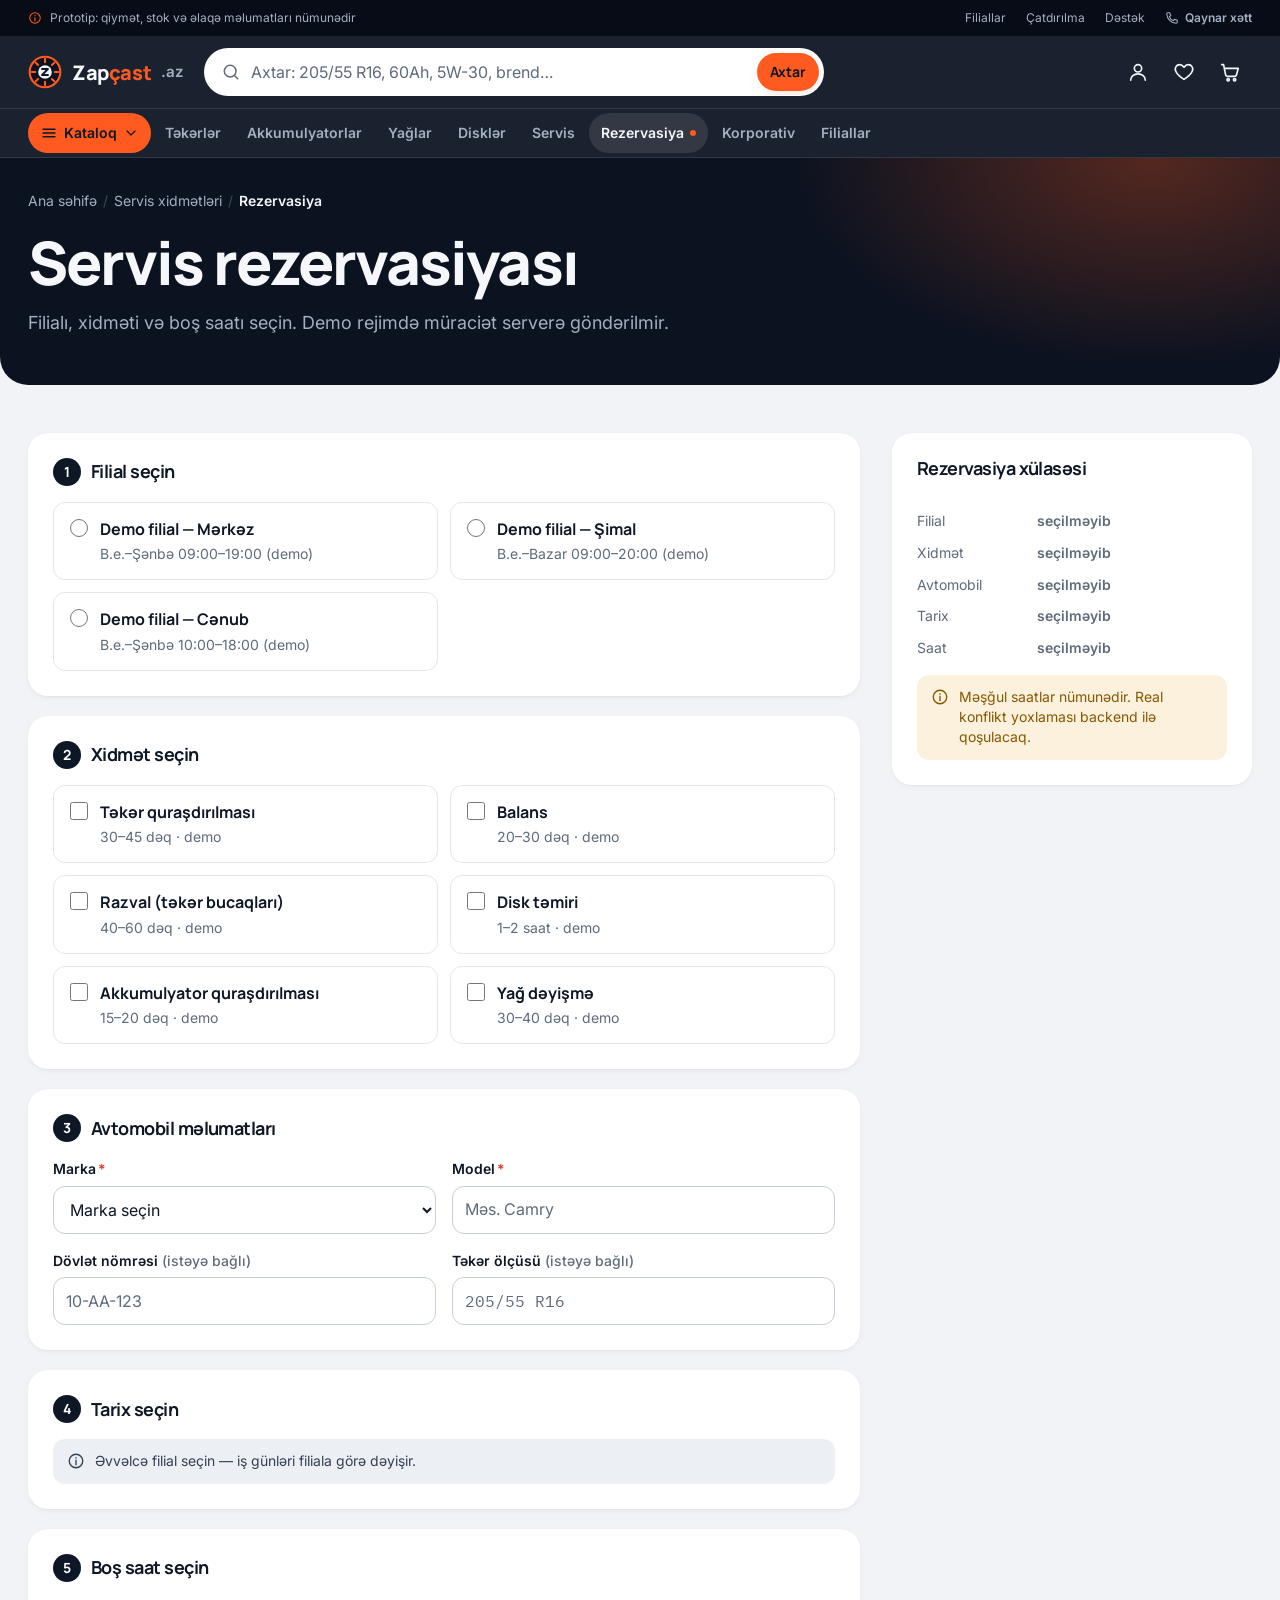
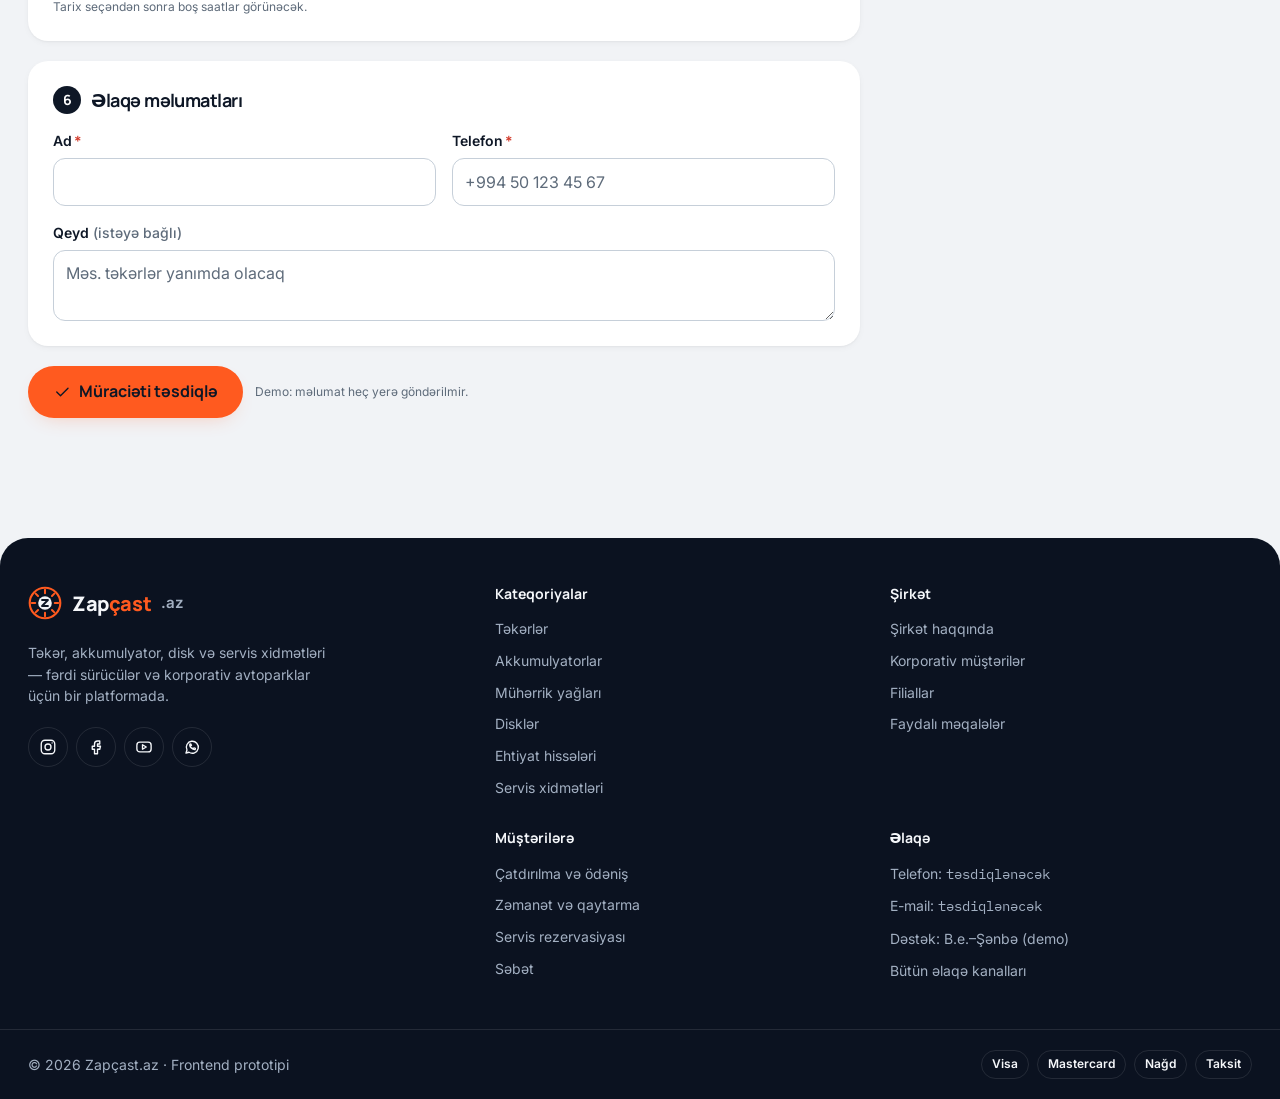
==== booking.html @ ad78d624 "first commit" ====
<!doctype html>
<html lang="az">
<head>
<meta charset="utf-8">
<meta name="viewport" content="width=device-width, initial-scale=1, viewport-fit=cover">
<title>Servis rezervasiyası — Zapçast.az</title>
<meta name="claude:viewport-fit-sides" content="cover">
<meta name="description" content="Filial, xidmət, tarix və boş saat seçərək servis rezervasiyası edin.">
<link rel="canonical" href="https://zapcast.az/booking.html">
<meta property="og:type" content="website">
<meta property="og:site_name" content="Zapçast.az">
<meta property="og:title" content="Servis rezervasiyası — Zapçast.az">
<meta property="og:description" content="Filial, xidmət, tarix və boş saat seçərək servis rezervasiyası edin.">
<meta property="og:url" content="https://zapcast.az/booking.html">
<meta property="og:locale" content="az_AZ">
<meta name="twitter:card" content="summary_large_image">
<meta name="theme-color" content="#0B1220">
<link rel="icon" href="data:image/svg+xml,%3Csvg xmlns=%27http://www.w3.org/2000/svg%27 viewBox=%270 0 40 40%27%3E%3Ccircle cx=%2720%27 cy=%2720%27 r=%2718%27 fill=%27%230B1220%27 stroke=%27%23FF5A1F%27 stroke-width=%273%27/%3E%3Ccircle cx=%2720%27 cy=%2720%27 r=%277%27 fill=%27%23F2F5F8%27/%3E%3C/svg%3E">
<link rel="preconnect" href="https://fonts.googleapis.com">
<link rel="preconnect" href="https://fonts.gstatic.com" crossorigin>
<link rel="stylesheet" href="https://fonts.googleapis.com/css2?family=IBM+Plex+Mono:wght@500;600&family=Inter:wght@400;500;600;700&family=Manrope:wght@600;700;800&display=swap">
<link rel="stylesheet" href="css/variables.css">
<link rel="stylesheet" href="css/reset.css">
<link rel="stylesheet" href="css/base.css">
<link rel="stylesheet" href="css/layout.css">
<link rel="stylesheet" href="css/components.css">
<link rel="stylesheet" href="css/pages.css">
<link rel="stylesheet" href="css/responsive.css">
</head>
<body>
<div data-component="header"></div>
<main id="main" data-page="booking" tabindex="-1">
<section class="band-head"><div class="container"><nav class="breadcrumb" aria-label="Breadcrumb"><ol><li><a href="index.html">Ana səhifə</a></li><li><a href="services.html">Servis xidmətləri</a></li><li><span aria-current="page">Rezervasiya</span></li></ol></nav><h1>Servis rezervasiyası</h1><p>Filialı, xidməti və boş saatı seçin. Demo rejimdə müraciət serverə göndərilmir.</p></div></section>
<div class="container section--tight">
  <div class="booking-layout" data-booking-layout>
    <form id="booking-form" class="booking-form" novalidate>
      <section class="panel" aria-labelledby="bk1"><h2 class="panel__title" id="bk1"><span class="step-num">1</span>Filial seçin</h2><fieldset><legend class="sr-only">Filial</legend><div class="choice-grid" data-booking-branches></div></fieldset></section>
      <section class="panel" aria-labelledby="bk2"><h2 class="panel__title" id="bk2"><span class="step-num">2</span>Xidmət seçin</h2><fieldset><legend class="sr-only">Xidmətlər</legend><div class="choice-grid" data-booking-services></div></fieldset><p class="field-error" data-err="services" hidden></p></section>
      <section class="panel" aria-labelledby="bk3"><h2 class="panel__title" id="bk3"><span class="step-num">3</span>Avtomobil məlumatları</h2><div class="form-grid">
        <div class="field"><label for="bk-make">Marka<span class="req">*</span></label><select class="select" id="bk-make" name="make" required></select></div>
        <div class="field"><label for="bk-model">Model<span class="req">*</span></label><input class="input" id="bk-model" name="model" required minlength="2" placeholder="Məs. Camry"></div>
        <div class="field"><label for="bk-plate">Dövlət nömrəsi <span class="opt">(istəyə bağlı)</span></label><input class="input" id="bk-plate" name="plate" placeholder="10-AA-123" autocomplete="off"></div>
        <div class="field"><label for="bk-size">Təkər ölçüsü <span class="opt">(istəyə bağlı)</span></label><input class="input mono" id="bk-size" name="size" placeholder="205/55 R16"></div>
      </div></section>
      <section class="panel" aria-labelledby="bk4"><h2 class="panel__title" id="bk4"><span class="step-num">4</span>Tarix seçin</h2><div data-calendar></div><p class="field-error" data-err="date" hidden></p></section>
      <section class="panel" aria-labelledby="bk5"><h2 class="panel__title" id="bk5"><span class="step-num">5</span>Boş saat seçin</h2><div data-slots></div><p class="field-error" data-err="slot" hidden></p></section>
      <section class="panel" aria-labelledby="bk6"><h2 class="panel__title" id="bk6"><span class="step-num">6</span>Əlaqə məlumatları</h2><div class="form-grid">
        <div class="field"><label for="bk-name">Ad<span class="req">*</span></label><input class="input" id="bk-name" name="name" required minlength="2" autocomplete="name"></div>
        <div class="field"><label for="bk-phone">Telefon<span class="req">*</span></label><input class="input" id="bk-phone" name="phone" type="tel" required autocomplete="tel" placeholder="+994 50 123 45 67"></div>
        <div class="field span-2"><label for="bk-note">Qeyd <span class="opt">(istəyə bağlı)</span></label><textarea class="textarea" id="bk-note" name="note" placeholder="Məs. təkərlər yanımda olacaq"></textarea></div>
      </div></section>
      <div class="form-actions"><button type="submit" class="btn btn--primary btn--lg"><span data-icon="check" data-size="18"></span>Müraciəti təsdiqlə</button><span class="muted fine">Demo: məlumat heç yerə göndərilmir.</span></div>
    </form>
    <aside class="summary panel booking-summary" aria-labelledby="bk-sum">
      <h2 class="panel__title" id="bk-sum">Rezervasiya xülasəsi</h2>
      <dl data-booking-summary></dl>
      <div class="notice notice--demo"><span data-icon="info" data-size="18"></span><span>Məşğul saatlar nümunədir. Real konflikt yoxlaması backend ilə qoşulacaq.</span></div>
    </aside>
  </div>
  <div data-booking-success hidden></div>
</div>
</main>
<div data-component="footer"></div>
<script src="js/core.js" defer></script>
<script src="js/data/products.js" defer></script>
<script src="js/components/icons.js" defer></script>
<script src="js/components/product-media.js" defer></script>
<script src="js/components/toast.js" defer></script>
<script src="js/components/modal.js" defer></script>
<script src="js/modules/store.js" defer></script>
<script src="js/modules/forms.js" defer></script>
<script src="js/components/product-card.js" defer></script>
<script src="js/components/vehicle-selector.js" defer></script>
<script src="js/components/header.js" defer></script>
<script src="js/modules/home.js" defer></script>
<script src="js/modules/catalog.js" defer></script>
<script src="js/modules/product.js" defer></script>
<script src="js/modules/cart.js" defer></script>
<script src="js/modules/checkout.js" defer></script>
<script src="js/modules/booking.js" defer></script>
<script src="js/modules/pages-misc.js" defer></script>
<script src="js/app.js" defer></script>
</body>
</html>
---- css/variables.css ----
/* =====================================================================
   Zapçast — design tokens (2026 refresh)
   Layout concept: deep "ink" bands with a soft signal-orange glow frame
   a cool concrete floor; content sits on large, borderless soft-radius
   surfaces arranged as a bento grid.
   ===================================================================== */
:root {
  /* Brand */
  --accent: #FF5A1F;          /* signal orange */
  --accent-strong: #E8470D;
  --accent-soft: #FFE7DC;
  --on-accent: #0E1726;
  --cobalt: #2F5BFF;          /* links, focus */
  --glow: rgba(255, 90, 31, 0.30);

  /* Surfaces & text */
  --bg: #F1F3F6;
  --surface: #FFFFFF;
  --surface-2: #ECEFF3;
  --surface-3: #E1E6EC;
  --media-bg: #EEF1F5;
  --text: #0E1726;
  --text-2: #334155;
  --muted: #5E6B7A;
  --border: #E1E6EC;
  --border-strong: #C6CFD9;
  --link: #2F5BFF;

  /* Ink buttons / selected chips */
  --ink: #0E1726;
  --ink-hover: #1E2B40;
  --on-ink: #FFFFFF;

  /* Status */
  --success: #1A8754;
  --success-bg: #E3F4EB;
  --warning: #D99120;
  --warning-ink: #855800;
  --warning-bg: #FCF1DD;
  --danger: #D23A2B;
  --danger-bg: #FDE9E6;

  /* Seasons */
  --summer-bg: #FFF1D6;
  --summer-ink: #8A5300;
  --winter-bg: #E2ECFF;
  --winter-ink: #1F4FB8;
  --allseason-bg: #E2F4EA;
  --allseason-ink: #1B6B45;

  /* Bands (ink sections) */
  --band: #0B1220;
  --band-2: #141E31;
  --band-deep: #070C16;
  --band-text: #F5F7FA;
  --band-muted: #A3B0C2;
  --band-line: rgba(255, 255, 255, 0.10);
  --band-field: #FFFFFF;
  --band-field-text: #0E1726;

  /* Effects */
  --overlay: rgba(7, 12, 22, 0.55);
  --focus: #2F5BFF;
  --toast-bg: #0E1726;
  --toast-text: #F5F7FA;
  --shadow-sm: 0 1px 2px rgba(14, 23, 38, .04), 0 2px 8px -2px rgba(14, 23, 38, .06);
  --shadow-md: 0 14px 34px -14px rgba(14, 23, 38, .22);
  --shadow-lg: 0 32px 64px -22px rgba(7, 12, 22, .40);

  /* Type */
  --font-display: "Manrope", system-ui, -apple-system, "Segoe UI", Roboto, Arial, sans-serif;
  --font-body: "Inter", system-ui, -apple-system, "Segoe UI", Roboto, Arial, sans-serif;
  --font-mono: "IBM Plex Mono", ui-monospace, SFMono-Regular, Menlo, Consolas, monospace;
  --fs-xs: .75rem;
  --fs-sm: .875rem;
  --fs-md: 1rem;
  --fs-lg: 1.125rem;
  --fs-xl: 1.375rem;
  --fs-2xl: clamp(1.6rem, 1.2rem + 1.5vw, 2.35rem);
  --fs-3xl: clamp(2.15rem, 1.35rem + 3vw, 3.75rem);

  /* Spacing (4px base) */
  --sp-1: 4px;
  --sp-2: 8px;
  --sp-3: 12px;
  --sp-4: 16px;
  --sp-5: 20px;
  --sp-6: 24px;
  --sp-7: 32px;
  --sp-8: 48px;
  --sp-9: 72px;

  /* Shape & sizing */
  --r-sm: 8px;
  --r-md: 12px;
  --r-lg: 20px;
  --r-xl: 28px;
  --r-pill: 999px;
  --container: 1320px;
  --tap: 44px;
  --sticky-offset: 88px;

  /* Motion */
  --ease: cubic-bezier(.2, .7, .2, 1);
  --dur: 200ms;
}

@media (prefers-color-scheme: dark) {
  :root:not([data-theme="light"]) {
    --accent-soft: #3A1E12;
    --glow: rgba(255, 90, 31, 0.24);
    --bg: #080D16;
    --surface: #101826;
    --surface-2: #172133;
    --surface-3: #1F2B40;
    --media-bg: #162032;
    --text: #EEF2F7;
    --text-2: #C6D0DC;
    --muted: #94A2B4;
    --border: #1E293B;
    --border-strong: #2E3B52;
    --link: #8EA6FF;
    --ink: #E9EEF5;
    --ink-hover: #FFFFFF;
    --on-ink: #0B1220;
    --success: #45C489;
    --success-bg: #10291F;
    --warning-ink: #EBB65A;
    --warning-bg: #30250E;
    --danger: #F2705F;
    --danger-bg: #3A1915;
    --summer-bg: #38290E;
    --summer-ink: #F2C46D;
    --winter-bg: #172A52;
    --winter-ink: #A9C2FF;
    --allseason-bg: #11301F;
    --allseason-ink: #86D9AE;
    --band: #060A12;
    --band-2: #0E1626;
    --band-deep: #04070D;
    --band-field: #101826;
    --band-field-text: #EEF2F7;
    --overlay: rgba(0, 0, 0, 0.65);
    --focus: #7D97FF;
    --toast-bg: #1F2B40;
    --shadow-sm: 0 1px 2px rgba(0, 0, 0, .35);
    --shadow-md: 0 14px 34px -14px rgba(0, 0, 0, .6);
    --shadow-lg: 0 32px 64px -22px rgba(0, 0, 0, .7);
    color-scheme: dark;
  }
}

:root[data-theme="dark"] {
  --accent-soft: #3A1E12;
  --glow: rgba(255, 90, 31, 0.24);
  --bg: #080D16;
  --surface: #101826;
  --surface-2: #172133;
  --surface-3: #1F2B40;
  --media-bg: #162032;
  --text: #EEF2F7;
  --text-2: #C6D0DC;
  --muted: #94A2B4;
  --border: #1E293B;
  --border-strong: #2E3B52;
  --link: #8EA6FF;
  --ink: #E9EEF5;
  --ink-hover: #FFFFFF;
  --on-ink: #0B1220;
  --success: #45C489;
  --success-bg: #10291F;
  --warning-ink: #EBB65A;
  --warning-bg: #30250E;
  --danger: #F2705F;
  --danger-bg: #3A1915;
  --summer-bg: #38290E;
  --summer-ink: #F2C46D;
  --winter-bg: #172A52;
  --winter-ink: #A9C2FF;
  --allseason-bg: #11301F;
  --allseason-ink: #86D9AE;
  --band: #060A12;
  --band-2: #0E1626;
  --band-deep: #04070D;
  --band-field: #101826;
  --band-field-text: #EEF2F7;
  --overlay: rgba(0, 0, 0, 0.65);
  --focus: #7D97FF;
  --toast-bg: #1F2B40;
  --shadow-sm: 0 1px 2px rgba(0, 0, 0, .35);
  --shadow-md: 0 14px 34px -14px rgba(0, 0, 0, .6);
  --shadow-lg: 0 32px 64px -22px rgba(0, 0, 0, .7);
  color-scheme: dark;
}
---- css/base.css ----
body {
  font-family: var(--font-body);
  font-size: var(--fs-md);
  line-height: 1.55;
  background: var(--bg);
  color: var(--text);
  -webkit-font-smoothing: antialiased;
  min-height: 100vh;
  display: flex;
  flex-direction: column;
}
/* Paint the safe-area band above the sticky header */
body::before {
  content: "";
  position: fixed;
  inset: 0 0 auto;
  height: env(safe-area-inset-top, 0px);
  z-index: 60;
  background: var(--band);
}
body.is-locked { overflow: hidden; }
main { flex: 1 0 auto; }

h1, h2, h3, h4 {
  font-family: var(--font-display);
  line-height: 1.15;
  letter-spacing: -0.015em;
  font-weight: 700;
  text-wrap: balance;
}
h1 { font-size: var(--fs-3xl); }
h2 { font-size: var(--fs-2xl); }
h3 { font-size: var(--fs-lg); }
p { text-wrap: pretty; }

a { text-underline-offset: 3px; text-decoration-thickness: 1px; }
.link { color: var(--link); font-weight: 600; text-decoration: none; }
.link:hover { text-decoration: underline; }

:focus-visible {
  outline: 3px solid var(--focus);
  outline-offset: 2px;
  border-radius: 4px;
}

.sr-only {
  position: absolute !important;
  width: 1px; height: 1px;
  padding: 0; margin: -1px;
  overflow: hidden; clip: rect(0 0 0 0);
  white-space: nowrap; border: 0;
}
.skip-link {
  position: fixed;
  left: 12px; top: -80px;
  z-index: 200;
  padding: 10px 16px;
  background: var(--accent);
  color: var(--on-accent);
  font-weight: 700;
  border-radius: var(--r-md);
  text-decoration: none;
}
.skip-link:focus { top: calc(12px + env(safe-area-inset-top, 0px)); }

.container {
  width: 100%;
  max-width: var(--container);
  margin-inline: auto;
  padding-left: max(16px, env(safe-area-inset-left, 0px));
  padding-right: max(16px, env(safe-area-inset-right, 0px));
}
@media (min-width: 768px) {
  .container {
    padding-left: max(28px, env(safe-area-inset-left, 0px));
    padding-right: max(28px, env(safe-area-inset-right, 0px));
  }
}

.mono { font-family: var(--font-mono); }
.tabular { font-variant-numeric: tabular-nums; }
.muted { color: var(--muted); }
.eyebrow {
  font-family: var(--font-body);
  font-size: var(--fs-xs);
  text-transform: uppercase;
  letter-spacing: .12em;
  font-weight: 700;
  color: var(--muted);
}

.section { padding-block: var(--sp-9); }
.section--tight { padding-block: var(--sp-8); }
.section--flush-top { padding-top: 0; }
.section-head {
  display: flex;
  align-items: flex-end;
  justify-content: space-between;
  gap: var(--sp-4);
  flex-wrap: wrap;
  margin-bottom: var(--sp-6);
}
.section-head__text { display: grid; gap: var(--sp-2); min-width: 0; }
.section-head p { color: var(--muted); max-width: 62ch; }

.stack { display: grid; gap: var(--sp-4); }
.stack-sm { display: grid; gap: var(--sp-2); }
.cluster { display: flex; flex-wrap: wrap; gap: var(--sp-3); align-items: center; }
.prose { display: grid; gap: var(--sp-3); max-width: 68ch; color: var(--text-2); }
.prose h3 { color: var(--text); margin-top: var(--sp-2); }
.prose ul { padding-left: 1.2em; display: grid; gap: 6px; }
.eyebrow { display: inline-flex; align-items: center; gap: 8px; }
.eyebrow::before { content: ""; width: 7px; height: 7px; border-radius: 50%; background: var(--accent); flex: none; }
---- css/layout.css ----
/* ---------- Top info bar ---------- */
.topbar {
  background: var(--band-deep);
  color: var(--band-muted);
  font-size: var(--fs-xs);
}
.topbar__inner {
  display: flex;
  align-items: center;
  justify-content: space-between;
  gap: var(--sp-4);
  min-height: 36px;
  padding-block: 6px;
}
.topbar__note { display: flex; align-items: center; gap: 8px; min-width: 0; }
.topbar__note svg { flex: none; color: var(--accent); }
.topbar__links { display: flex; align-items: center; gap: var(--sp-5); flex-wrap: wrap; }
.topbar__links a { color: var(--band-muted); text-decoration: none; }
.topbar__links a:hover { color: var(--band-text); }
.topbar__phone { color: var(--band-text); font-weight: 600; display: inline-flex; gap: 6px; align-items: center; }

/* ---------- Header ---------- */
.site-header {
  position: sticky;
  top: env(safe-area-inset-top, 0px);
  z-index: 50;
  background: var(--band);
  color: var(--band-text);
  border-bottom: 1px solid var(--band-line);
}
.header-main {
  display: flex;
  align-items: center;
  gap: var(--sp-5);
  min-height: 72px;
}
.logo {
  display: inline-flex;
  align-items: center;
  gap: 10px;
  text-decoration: none;
  color: var(--band-text);
  flex: none;
}
.logo__mark { width: 34px; height: 34px; }
.logo__word {
  font-family: var(--font-display);
  font-weight: 800;
  font-size: 1.25rem;
  letter-spacing: -0.02em;
}
.logo__word span { color: var(--accent); }
.logo__tld { font-weight: 600; color: var(--band-muted); font-size: .95rem; }

.header-search { flex: 1; min-width: 0; max-width: 620px; }
.header-actions { display: flex; align-items: center; gap: 2px; margin-left: auto; }
.header-actions .icon-btn { color: var(--band-text); }
.header-actions .icon-btn:hover { background: var(--band-line); }
.header-main .header-burger, .header-main .header-search-toggle { display: none; }

.header-nav { border-top: 1px solid var(--band-line); }
.nav-list {
  display: flex;
  align-items: center;
  gap: 2px;
  list-style: none;
  padding: 0;
  margin: 0;
  min-height: 48px;
}
.nav-link {
  display: inline-flex;
  align-items: center;
  gap: 6px;
  min-height: 40px;
  padding: 0 12px;
  border-radius: var(--r-sm);
  color: var(--band-muted);
  text-decoration: none;
  font-weight: 600;
  font-size: var(--fs-sm);
}
.nav-link:hover, .nav-link[aria-expanded="true"] { color: var(--band-text); background: var(--band-line); }
.nav-link[aria-current="page"] { color: var(--band-text); box-shadow: inset 0 -2px 0 var(--accent); border-radius: 0; }
.nav-link--catalog { color: var(--band-text); background: var(--band-2); }
.nav-spacer { flex: 1; }

/* ---------- Mobile menu ---------- */
.mobile-nav__list { list-style: none; padding: 0; margin: 0; display: grid; gap: 2px; }
.mobile-nav__list a {
  display: flex;
  align-items: center;
  gap: 12px;
  min-height: 48px;
  padding: 0 12px;
  border-radius: var(--r-md);
  text-decoration: none;
  font-weight: 600;
}
.mobile-nav__list a:hover, .mobile-nav__list a[aria-current="page"] { background: var(--surface-2); }
.mobile-nav__list svg { color: var(--muted); }
.mobile-nav__group { padding: var(--sp-4) 12px var(--sp-2); }

/* ---------- Page head ---------- */
.page-head { padding-block: var(--sp-6) var(--sp-5); }
.page-head__title { display: flex; align-items: baseline; gap: var(--sp-3); flex-wrap: wrap; margin-top: var(--sp-3); }
.page-head__count { color: var(--muted); font-size: var(--fs-sm); font-variant-numeric: tabular-nums; }

.band-head {
  background: var(--band);
  color: var(--band-text);
  padding-block: var(--sp-7) var(--sp-8);
}
.band-head .breadcrumb, .band-head .breadcrumb a { color: var(--band-muted); }
.band-head .breadcrumb [aria-current] { color: var(--band-text); }
.band-head h1 { margin-top: var(--sp-4); }
.band-head p { color: var(--band-muted); max-width: 60ch; margin-top: var(--sp-3); font-size: var(--fs-lg); }

/* ---------- Footer ---------- */
.site-footer {
  background: var(--band);
  color: var(--band-muted);
  margin-top: var(--sp-9);
  font-size: var(--fs-sm);
}
.footer-top {
  display: grid;
  grid-template-columns: 1.4fr repeat(4, minmax(0, 1fr));
  gap: var(--sp-7);
  padding-block: var(--sp-8);
}
.footer-brand p { margin-top: var(--sp-4); max-width: 34ch; }
.footer-col h2 {
  font-size: var(--fs-sm);
  color: var(--band-text);
  margin-bottom: var(--sp-4);
  letter-spacing: 0;
}
.footer-col ul { list-style: none; padding: 0; margin: 0; display: grid; gap: 10px; }
.footer-col a { color: var(--band-muted); text-decoration: none; }
.footer-col a:hover { color: var(--band-text); text-decoration: underline; }
.footer-social { display: flex; gap: 8px; margin-top: var(--sp-5); }
.footer-social button {
  width: 40px; height: 40px;
  border-radius: var(--r-md);
  border: 1px solid var(--band-line);
  color: var(--band-text);
  display: inline-grid;
  place-items: center;
}
.footer-social button:hover { background: var(--band-line); }
.footer-bottom {
  border-top: 1px solid var(--band-line);
  padding-block: var(--sp-5);
  display: flex;
  align-items: center;
  justify-content: space-between;
  gap: var(--sp-4);
  flex-wrap: wrap;
}
.pay-list { display: flex; gap: 8px; flex-wrap: wrap; list-style: none; padding: 0; margin: 0; }
.pay-list li {
  border: 1px solid var(--band-line);
  border-radius: var(--r-sm);
  padding: 4px 10px;
  color: var(--band-text);
  font-weight: 600;
  font-size: var(--fs-xs);
}

/* ---------- Generic grids ---------- */
.grid-2 { display: grid; grid-template-columns: repeat(2, minmax(0, 1fr)); gap: var(--sp-5); }
.grid-3 { display: grid; grid-template-columns: repeat(3, minmax(0, 1fr)); gap: var(--sp-5); }
.grid-4 { display: grid; grid-template-columns: repeat(4, minmax(0, 1fr)); gap: var(--sp-5); }
.grid-6 { display: grid; grid-template-columns: repeat(6, minmax(0, 1fr)); gap: var(--sp-4); }
.topbar__phone { white-space: nowrap; }
[data-pdp] { padding-top: var(--sp-5); }

/* ---- 2026: glass header ---- */
.site-header {
  background: color-mix(in srgb, var(--band) 93%, transparent);
  -webkit-backdrop-filter: saturate(160%) blur(16px);
  backdrop-filter: saturate(160%) blur(16px);
}
.nav-link { border-radius: var(--r-pill); }
.nav-link[aria-current="page"] { box-shadow: none; border-radius: var(--r-pill); background: var(--band-line); color: var(--band-text); }
.nav-link[aria-current="page"]::after { content: ""; width: 6px; height: 6px; border-radius: 50%; background: var(--accent); }
.nav-link--catalog { background: var(--accent); color: var(--on-accent); }
.nav-link--catalog:hover, .nav-link--catalog[aria-expanded="true"] { background: var(--accent-strong); color: var(--on-accent); }
.site-footer { border-radius: var(--r-xl) var(--r-xl) 0 0; }
.footer-social button { border-radius: var(--r-pill); }
.pay-list li { border-radius: var(--r-pill); }
h1, h2 { letter-spacing: -0.03em; }
h1 { font-weight: 800; }
---- css/components.css ----
/* =================== Buttons =================== */
.btn {
  display: inline-flex;
  align-items: center;
  justify-content: center;
  gap: 8px;
  min-height: var(--tap);
  padding: 0 18px;
  border-radius: var(--r-md);
  border: 1px solid transparent;
  font-family: var(--font-display);
  font-weight: 700;
  font-size: .95rem;
  line-height: 1.1;
  text-decoration: none;
  white-space: nowrap;
  transition: background-color var(--dur) var(--ease), border-color var(--dur) var(--ease), color var(--dur) var(--ease), transform var(--dur) var(--ease);
}
.btn:active:not([disabled]) { transform: translateY(1px); }
.btn svg { flex: none; }
.btn--primary { background: var(--accent); color: var(--on-accent); }
.btn--primary:hover { background: var(--accent-strong); }
.btn--ink { background: var(--ink); color: var(--on-ink); }
.btn--ink:hover { background: var(--ink-hover); }
.btn--outline { background: var(--surface); color: var(--text); border-color: var(--border-strong); }
.btn--outline:hover { border-color: var(--text); }
.btn--ghost { color: var(--text); }
.btn--ghost:hover { background: var(--surface-2); }
.btn--on-band { color: var(--band-text); border-color: var(--band-line); background: transparent; }
.btn--on-band:hover { background: var(--band-line); }
.btn--sm { min-height: 36px; padding: 0 12px; font-size: var(--fs-sm); }
.btn--lg { min-height: 52px; padding: 0 24px; font-size: 1rem; }
.btn--block { width: 100%; }
.btn[disabled], .btn[aria-disabled="true"] { opacity: .5; cursor: not-allowed; }
.btn.is-loading { position: relative; color: transparent !important; }
.btn.is-loading::after {
  content: "";
  position: absolute;
  width: 18px; height: 18px;
  border-radius: 50%;
  border: 2px solid var(--on-accent);
  border-right-color: transparent;
  animation: spin .7s linear infinite;
}
.btn--ink.is-loading::after { border-color: var(--on-ink); border-right-color: transparent; }
@keyframes spin { to { transform: rotate(360deg); } }

.icon-btn {
  position: relative;
  display: inline-grid;
  place-items: center;
  width: var(--tap);
  height: var(--tap);
  border-radius: var(--r-md);
  color: var(--text);
  transition: background-color var(--dur) var(--ease), color var(--dur) var(--ease);
}
.icon-btn:hover { background: var(--surface-2); }
.icon-btn .count {
  position: absolute;
  top: 3px; right: 1px;
  min-width: 19px; height: 19px;
  padding: 0 5px;
  border-radius: var(--r-pill);
  background: var(--accent);
  color: var(--on-accent);
  font: 700 11px/19px var(--font-body);
  text-align: center;
  font-variant-numeric: tabular-nums;
}
.icon-btn .count:empty, .icon-btn .count[data-count="0"] { display: none; }

/* =================== Forms =================== */
.field { display: flex; flex-direction: column; gap: 6px; min-width: 0; }
.field > label, .field__label { font-weight: 600; font-size: var(--fs-sm); color: var(--text); }
.field .req { color: var(--danger); margin-left: 2px; }
.field .opt { color: var(--muted); font-weight: 500; }
.input, .select, .textarea {
  width: 100%;
  min-height: 46px;
  padding: 10px 12px;
  border: 1px solid var(--border-strong);
  border-radius: var(--r-md);
  background: var(--surface);
  color: var(--text);
  transition: border-color var(--dur) var(--ease), box-shadow var(--dur) var(--ease);
}
.textarea { min-height: 110px; resize: vertical; }
.input::placeholder, .textarea::placeholder { color: var(--muted); opacity: 1; }
.input:focus, .select:focus, .textarea:focus {
  outline: none;
  border-color: var(--focus);
  box-shadow: 0 0 0 3px color-mix(in srgb, var(--focus) 28%, transparent);
}
.field.has-error .input, .field.has-error .select, .field.has-error .textarea { border-color: var(--danger); }
.field-error { color: var(--danger); font-size: var(--fs-sm); font-weight: 500; }
.field-hint { color: var(--muted); font-size: var(--fs-xs); }
.form-grid { display: grid; grid-template-columns: repeat(2, minmax(0, 1fr)); gap: var(--sp-4); }
.form-grid .span-2 { grid-column: 1 / -1; }
.form-actions { display: flex; gap: var(--sp-3); flex-wrap: wrap; align-items: center; }

input[type="checkbox"], input[type="radio"] { accent-color: var(--accent); width: 18px; height: 18px; flex: none; margin: 2px 0 0; }
.check { display: flex; gap: 10px; align-items: flex-start; cursor: pointer; font-size: var(--fs-sm); line-height: 1.45; }
.check__count { margin-left: auto; color: var(--muted); font-variant-numeric: tabular-nums; font-size: var(--fs-xs); padding-top: 2px; }

.choice {
  position: relative;
  display: flex;
  gap: 12px;
  align-items: flex-start;
  padding: 14px 16px;
  border: 1px solid var(--border-strong);
  border-radius: var(--r-md);
  background: var(--surface);
  cursor: pointer;
  transition: border-color var(--dur) var(--ease), background-color var(--dur) var(--ease);
  min-width: 0;
}
.choice:hover { border-color: var(--text-2); }
.choice:has(input:checked) { border-color: var(--accent); box-shadow: inset 0 0 0 1px var(--accent); background: color-mix(in srgb, var(--accent-soft) 55%, var(--surface)); }
.choice:has(input:focus-visible) { outline: 3px solid var(--focus); outline-offset: 2px; }
.choice__body { display: grid; gap: 2px; min-width: 0; }
.choice__title { font-weight: 700; font-family: var(--font-display); }
.choice__meta { color: var(--muted); font-size: var(--fs-sm); }
.choice__aside { margin-left: auto; font-weight: 700; white-space: nowrap; font-variant-numeric: tabular-nums; }
.choice-grid { display: grid; grid-template-columns: repeat(2, minmax(0, 1fr)); gap: var(--sp-3); }

/* =================== Chips & badges =================== */
.chip {
  display: inline-flex;
  align-items: center;
  gap: 6px;
  min-height: 36px;
  padding: 0 14px;
  border-radius: var(--r-pill);
  border: 1px solid var(--border-strong);
  background: var(--surface);
  color: var(--text);
  font-size: var(--fs-sm);
  font-weight: 600;
  white-space: nowrap;
  text-decoration: none;
}
.chip:hover { border-color: var(--text-2); }
.chip[aria-pressed="true"], .chip.is-active { background: var(--ink); border-color: var(--ink); color: var(--on-ink); }
.chip--remove { padding-right: 8px; background: var(--surface-2); border-color: transparent; }
.chip--remove svg { opacity: .7; }
.chip-row { display: flex; gap: 8px; flex-wrap: wrap; align-items: center; }

.badge {
  display: inline-flex;
  align-items: center;
  gap: 4px;
  padding: 3px 8px;
  border-radius: var(--r-sm);
  font-size: var(--fs-xs);
  font-weight: 700;
  line-height: 1.3;
  white-space: nowrap;
}
.badge--sale { background: var(--accent); color: var(--on-accent); }
.badge--summer { background: var(--summer-bg); color: var(--summer-ink); }
.badge--winter { background: var(--winter-bg); color: var(--winter-ink); }
.badge--all { background: var(--allseason-bg); color: var(--allseason-ink); }
.badge--neutral { background: var(--surface-2); color: var(--text-2); }
.badge--demo { background: var(--warning-bg); color: var(--warning-ink); }

.stock { display: inline-flex; align-items: center; gap: 6px; font-size: var(--fs-sm); font-weight: 600; }
.stock::before { content: ""; width: 8px; height: 8px; border-radius: 50%; background: currentColor; }
.stock--in { color: var(--success); }
.stock--low { color: var(--warning-ink); }
.stock--out { color: var(--danger); }

/* =================== Price =================== */
.price { display: flex; align-items: baseline; gap: 8px; flex-wrap: wrap; }
.price__now {
  font-family: var(--font-display);
  font-weight: 800;
  font-size: 1.25rem;
  letter-spacing: -0.01em;
  font-variant-numeric: tabular-nums;
}
.price__now.is-sale { color: var(--danger); }
.price__old { color: var(--muted); text-decoration: line-through; font-size: var(--fs-sm); font-variant-numeric: tabular-nums; }
.price__unit { color: var(--muted); font-size: var(--fs-xs); }
.price--lg .price__now { font-size: 2.1rem; }
.price--lg .price__old { font-size: var(--fs-md); }

/* =================== Product card =================== */
.product-grid { display: grid; grid-template-columns: repeat(4, minmax(0, 1fr)); gap: var(--sp-5); }
.product-grid--3 { grid-template-columns: repeat(3, minmax(0, 1fr)); }
.pcard {
  position: relative;
  display: flex;
  flex-direction: column;
  min-width: 0;
  background: var(--surface);
  border: 1px solid var(--border);
  border-radius: var(--r-lg);
  overflow: hidden;
  transition: box-shadow var(--dur) var(--ease), border-color var(--dur) var(--ease);
}
.pcard:hover { box-shadow: var(--shadow-md); border-color: var(--border-strong); }
.pcard__media {
  position: relative;
  display: block;
  aspect-ratio: 1 / 1;
  max-width: 100%;
  background: var(--media-bg);
  padding: 22px;
}
.pcard__media svg { width: 100%; height: 100%; transition: transform 400ms var(--ease); }
.pcard:hover .pcard__media svg { transform: scale(1.035); }
.pcard__badges { position: absolute; top: 12px; left: 12px; display: flex; flex-direction: column; gap: 6px; align-items: flex-start; z-index: 1; }
.pcard__fav {
  position: absolute;
  top: 8px; right: 8px;
  z-index: 2;
  background: var(--surface);
  border-radius: var(--r-pill);
  box-shadow: var(--shadow-sm);
}
.fav-btn[aria-pressed="true"] { color: var(--danger); }
.fav-btn[aria-pressed="true"] svg path { fill: currentColor; }
.pcard__body { display: flex; flex-direction: column; gap: 8px; padding: 16px; flex: 1; min-width: 0; }
.pcard__brand { font-size: var(--fs-xs); text-transform: uppercase; letter-spacing: .1em; color: var(--muted); font-weight: 700; }
.pcard__title { font-family: var(--font-display); font-weight: 700; font-size: 1rem; line-height: 1.3; }
.pcard__title a { text-decoration: none; }
.pcard__title a:hover { text-decoration: underline; }
.pcard__size { font-family: var(--font-mono); font-size: var(--fs-sm); color: var(--text-2); }
.pcard__specs { display: flex; gap: 6px; flex-wrap: wrap; }
.spec-pill {
  display: inline-flex;
  align-items: center;
  gap: 4px;
  font-family: var(--font-mono);
  font-size: 11px;
  padding: 2px 7px;
  border-radius: 4px;
  background: var(--surface-2);
  color: var(--text-2);
}
.spec-pill b { font-weight: 600; color: var(--text); }
.pcard__foot { margin-top: auto; display: grid; gap: 12px; padding-top: 6px; }
.pcard__row { display: flex; justify-content: space-between; align-items: center; gap: 8px; flex-wrap: wrap; }

/* =================== Category card =================== */
.cat-card {
  display: flex;
  flex-direction: column;
  gap: 14px;
  padding: 20px;
  min-width: 0;
  border-radius: var(--r-lg);
  background: var(--surface);
  border: 1px solid var(--border);
  text-decoration: none;
  transition: border-color var(--dur) var(--ease), transform var(--dur) var(--ease);
}
.cat-card:hover { border-color: var(--accent); transform: translateY(-2px); }
.cat-card__icon {
  width: 52px; height: 52px;
  display: grid; place-items: center;
  border-radius: var(--r-md);
  background: var(--surface-2);
  color: var(--text);
}
.cat-card:hover .cat-card__icon { background: var(--accent-soft); color: var(--accent-strong); }
.cat-card__name { font-family: var(--font-display); font-weight: 700; }
.cat-card__meta { color: var(--muted); font-size: var(--fs-sm); margin-top: -10px; }

/* =================== Breadcrumb =================== */
.breadcrumb ol { display: flex; flex-wrap: wrap; align-items: center; gap: 6px; list-style: none; padding: 0; margin: 0; font-size: var(--fs-sm); color: var(--muted); }
.breadcrumb li { display: inline-flex; align-items: center; gap: 6px; }
.breadcrumb li + li::before { content: "/"; opacity: .6; }
.breadcrumb a { color: var(--muted); text-decoration: none; }
.breadcrumb a:hover { text-decoration: underline; }
.breadcrumb [aria-current] { color: var(--text); font-weight: 600; }

/* =================== Drawer =================== */
.drawer { position: fixed; inset: 0; z-index: 100; display: flex; justify-content: flex-end; }
.drawer--left { justify-content: flex-start; }
.drawer__overlay { position: absolute; inset: 0; background: var(--overlay); animation: fade-in var(--dur) var(--ease); }
.drawer__panel {
  position: relative;
  width: min(420px, 100%);
  height: 100%;
  background: var(--surface);
  color: var(--text);
  display: flex;
  flex-direction: column;
  box-shadow: var(--shadow-lg);
  padding-top: env(safe-area-inset-top, 0px);
  padding-bottom: env(safe-area-inset-bottom, 0px);
  animation: slide-in-right 240ms var(--ease);
}
.drawer--left .drawer__panel { animation-name: slide-in-left; }
.drawer__head { display: flex; align-items: center; justify-content: space-between; gap: 12px; padding: 14px 16px 14px 20px; border-bottom: 1px solid var(--border); }
.drawer__head h2 { font-size: var(--fs-lg); }
.drawer__body { flex: 1; overflow-y: auto; padding: 16px 20px; overscroll-behavior: contain; }
.drawer__foot { border-top: 1px solid var(--border); padding: 16px 20px; display: grid; gap: 12px; }
@keyframes slide-in-right { from { transform: translateX(100%); } }
@keyframes slide-in-left { from { transform: translateX(-100%); } }
@keyframes fade-in { from { opacity: 0; } }

.mini-line { display: grid; grid-template-columns: 64px minmax(0, 1fr) auto; gap: 12px; align-items: center; padding-block: 12px; border-bottom: 1px solid var(--border); }
.mini-line__media { width: 64px; height: 64px; background: var(--media-bg); border-radius: var(--r-md); padding: 6px; }
.mini-line__title { font-weight: 600; font-size: var(--fs-sm); line-height: 1.35; }
.mini-line__meta { color: var(--muted); font-size: var(--fs-xs); font-family: var(--font-mono); }
.mini-line__price { font-weight: 700; font-variant-numeric: tabular-nums; text-align: right; font-size: var(--fs-sm); }
.summary-row { display: flex; justify-content: space-between; gap: 12px; font-variant-numeric: tabular-nums; }
.summary-row--total { font-family: var(--font-display); font-size: var(--fs-lg); font-weight: 800; }

/* =================== Modal =================== */
.modal { position: fixed; inset: 0; z-index: 110; display: grid; place-items: center; padding: max(16px, env(safe-area-inset-top, 0px)) 16px max(16px, env(safe-area-inset-bottom, 0px)); }
.modal__overlay { position: absolute; inset: 0; background: var(--overlay); animation: fade-in var(--dur) var(--ease); }
.modal__dialog {
  position: relative;
  width: min(560px, 100%);
  max-height: calc(100dvh - 32px);
  overflow: auto;
  background: var(--surface);
  color: var(--text);
  border-radius: var(--r-lg);
  box-shadow: var(--shadow-lg);
  padding: 28px;
  animation: pop-in 220ms var(--ease);
}
.modal__dialog--wide { width: min(720px, 100%); }
.modal__close { position: absolute; top: 10px; right: 10px; }
.modal__title { font-size: var(--fs-xl); padding-right: 40px; margin-bottom: var(--sp-4); }
@keyframes pop-in { from { opacity: 0; transform: translateY(8px) scale(.98); } }

/* =================== Toast =================== */
.toast-region {
  position: fixed;
  z-index: 120;
  top: calc(env(safe-area-inset-top, 0px) + var(--sticky-offset));
  right: max(16px, env(safe-area-inset-right, 0px));
  display: flex;
  flex-direction: column;
  gap: 10px;
  width: min(380px, calc(100% - 32px));
  pointer-events: none;
}
.toast {
  pointer-events: auto;
  display: flex;
  gap: 12px;
  align-items: flex-start;
  padding: 14px 14px 14px 16px;
  background: var(--toast-bg);
  color: var(--toast-text);
  border-radius: var(--r-md);
  box-shadow: var(--shadow-lg);
  animation: pop-in 220ms var(--ease);
  font-size: var(--fs-sm);
}
.toast.is-leaving { opacity: 0; transform: translateY(-6px); transition: all 200ms var(--ease); }
.toast__icon { flex: none; width: 22px; height: 22px; display: grid; place-items: center; border-radius: 50%; background: var(--success); color: #fff; }
.toast--error .toast__icon { background: var(--danger); }
.toast--info .toast__icon { background: var(--accent); color: var(--on-accent); }
.toast__body { flex: 1; min-width: 0; display: grid; gap: 2px; }
.toast__title { font-weight: 700; }
.toast__text { opacity: .82; }
.toast__action { color: var(--accent); font-weight: 700; text-decoration: none; margin-top: 4px; }
.toast__action:hover { text-decoration: underline; }
.toast__close { flex: none; width: 28px; height: 28px; display: grid; place-items: center; border-radius: 6px; color: inherit; opacity: .7; }
.toast__close:hover { opacity: 1; background: rgba(255, 255, 255, .1); }

/* =================== Tabs =================== */
.tabs__list { display: flex; gap: 4px; border-bottom: 1px solid var(--border); overflow-x: auto; scrollbar-width: none; }
.tab {
  padding: 14px 16px;
  font-weight: 700;
  font-family: var(--font-display);
  color: var(--muted);
  border-bottom: 2px solid transparent;
  margin-bottom: -1px;
  white-space: nowrap;
}
.tab:hover { color: var(--text); }
.tab[aria-selected="true"] { color: var(--text); border-color: var(--accent); }
.tabs__panel { padding-top: var(--sp-6); }

/* =================== Accordion =================== */
.acc-list { display: grid; gap: 10px; }
.acc { border: 1px solid var(--border); border-radius: var(--r-md); background: var(--surface); }
.acc > summary {
  list-style: none;
  display: flex;
  justify-content: space-between;
  align-items: center;
  gap: 12px;
  padding: 16px 18px;
  font-weight: 700;
  font-family: var(--font-display);
  cursor: pointer;
  min-height: var(--tap);
}
.acc > summary::-webkit-details-marker { display: none; }
.acc > summary svg { flex: none; transition: transform var(--dur) var(--ease); color: var(--muted); }
.acc[open] > summary svg { transform: rotate(180deg); }
.acc__body { padding: 0 18px 18px; color: var(--text-2); }

/* =================== Quantity stepper =================== */
.qty { display: inline-flex; align-items: center; border: 1px solid var(--border-strong); border-radius: var(--r-md); background: var(--surface); }
.qty button { width: 40px; height: 44px; display: grid; place-items: center; color: var(--text); border-radius: var(--r-md); }
.qty button:hover:not([disabled]) { background: var(--surface-2); }
.qty button[disabled] { opacity: .35; cursor: not-allowed; }
.qty input { width: 44px; height: 44px; border: 0; background: transparent; text-align: center; font-weight: 700; font-variant-numeric: tabular-nums; }
.qty input:focus { outline: none; }
.qty:focus-within { border-color: var(--focus); }
.qty--sm button { width: 34px; height: 36px; }
.qty--sm input { width: 34px; height: 36px; font-size: var(--fs-sm); }

/* =================== Empty / loading =================== */
.empty {
  display: flex;
  flex-direction: column;
  align-items: center;
  text-align: center;
  gap: 12px;
  padding: 56px 20px;
  border: 1px dashed var(--border-strong);
  border-radius: var(--r-lg);
  background: var(--surface);
}
.empty__icon { width: 64px; height: 64px; display: grid; place-items: center; border-radius: 50%; background: var(--surface-2); color: var(--muted); }
.empty h2, .empty h3 { font-size: var(--fs-xl); }
.empty p { color: var(--muted); max-width: 44ch; }
.skeleton { background: linear-gradient(90deg, var(--surface-2) 25%, var(--surface-3) 50%, var(--surface-2) 75%); background-size: 200% 100%; animation: shimmer 1.2s infinite; border-radius: var(--r-md); }
@keyframes shimmer { to { background-position: -200% 0; } }

/* =================== Search & suggestions =================== */
.search { position: relative; }
.search__form {
  display: flex;
  align-items: center;
  background: var(--band-field);
  color: var(--band-field-text);
  border-radius: var(--r-md);
  border: 1px solid transparent;
  overflow: hidden;
}
.search__form:focus-within { border-color: var(--accent); box-shadow: 0 0 0 3px color-mix(in srgb, var(--accent) 30%, transparent); }
.search__icon { padding-left: 12px; color: var(--muted); flex: none; }
.search__input { flex: 1; min-width: 0; height: 46px; border: 0; background: transparent; padding: 0 10px; color: var(--band-field-text); }
.search__input:focus { outline: none; }
.search__input::placeholder { color: var(--muted); }
.search__submit { margin: 4px; min-height: 38px; }
.suggest {
  position: absolute;
  top: calc(100% + 6px);
  left: 0; right: 0;
  z-index: 70;
  background: var(--surface);
  color: var(--text);
  border: 1px solid var(--border);
  border-radius: var(--r-md);
  box-shadow: var(--shadow-lg);
  padding: 6px;
  max-height: min(70vh, 460px);
  overflow-y: auto;
}
.suggest__item { display: grid; grid-template-columns: 44px minmax(0, 1fr) auto; gap: 12px; align-items: center; padding: 8px; border-radius: var(--r-sm); text-decoration: none; }
.suggest__item:hover, .suggest__item.is-active { background: var(--surface-2); }
.suggest__media { width: 44px; height: 44px; background: var(--media-bg); border-radius: 8px; padding: 4px; }
.suggest__title { font-weight: 600; font-size: var(--fs-sm); line-height: 1.3; }
.suggest__meta { font-family: var(--font-mono); font-size: var(--fs-xs); color: var(--muted); }
.suggest__price { font-weight: 700; font-size: var(--fs-sm); font-variant-numeric: tabular-nums; }
.suggest__all { display: block; padding: 10px 8px; font-weight: 700; color: var(--link); text-decoration: none; border-top: 1px solid var(--border); margin-top: 4px; }
.suggest__empty { padding: 14px 10px; color: var(--muted); font-size: var(--fs-sm); }

/* =================== Dropdown =================== */
.dropdown { position: relative; }
.dropdown__menu {
  position: absolute;
  top: calc(100% + 4px);
  left: 0;
  z-index: 60;
  min-width: 280px;
  background: var(--surface);
  color: var(--text);
  border: 1px solid var(--border);
  border-radius: var(--r-md);
  box-shadow: var(--shadow-lg);
  padding: 8px;
  display: grid;
  gap: 2px;
}
.dropdown__item { display: flex; align-items: center; gap: 12px; padding: 10px; border-radius: var(--r-sm); text-decoration: none; font-weight: 600; font-size: var(--fs-sm); }
.dropdown__item:hover, .dropdown__item:focus-visible { background: var(--surface-2); }
.dropdown__item svg { color: var(--muted); }
.dropdown__item small { display: block; color: var(--muted); font-weight: 500; }

/* =================== Notices =================== */
.notice { display: flex; gap: 10px; align-items: flex-start; padding: 12px 14px; border-radius: var(--r-md); font-size: var(--fs-sm); line-height: 1.45; }
.notice svg { flex: none; margin-top: 1px; }
.notice--demo { background: var(--warning-bg); color: var(--warning-ink); }
.notice--info { background: var(--surface-2); color: var(--text-2); }
.notice--success { background: var(--success-bg); color: var(--success); }

/* =================== Panel (form/summary surface) =================== */
.panel { background: var(--surface); border: 1px solid var(--border); border-radius: var(--r-lg); padding: var(--sp-6); min-width: 0; }
.panel__title { font-size: var(--fs-lg); margin-bottom: var(--sp-4); display: flex; align-items: center; gap: 10px; }
.step-num {
  flex: none;
  width: 28px; height: 28px;
  border-radius: 50%;
  display: inline-grid; place-items: center;
  background: var(--ink); color: var(--on-ink);
  font: 700 var(--fs-sm)/1 var(--font-display);
}

/* =================== Back to top =================== */
.back-to-top {
  position: fixed;
  right: max(16px, env(safe-area-inset-right, 0px));
  bottom: calc(16px + env(safe-area-inset-bottom, 0px));
  z-index: 40;
  width: 46px; height: 46px;
  border-radius: 50%;
  display: grid; place-items: center;
  background: var(--ink);
  color: var(--on-ink);
  box-shadow: var(--shadow-md);
  opacity: 0;
  transform: translateY(12px);
  pointer-events: none;
  transition: opacity var(--dur) var(--ease), transform var(--dur) var(--ease);
}
.back-to-top.is-visible { opacity: 1; transform: none; pointer-events: auto; }

/* =================== Spec table =================== */
.spec-table { width: 100%; font-size: var(--fs-sm); }
.spec-table th, .spec-table td { text-align: left; padding: 12px 14px; border-bottom: 1px solid var(--border); vertical-align: top; }
.spec-table th { width: 42%; color: var(--muted); font-weight: 500; }
.spec-table td { font-weight: 600; }
.spec-table tr:nth-child(odd) th, .spec-table tr:nth-child(odd) td { background: var(--surface-2); }

/* Small utilities used by components */
.logo--plain { color: var(--text); }
.empty--plain { border: 0; padding: 40px 8px; }
.mini-line__title { text-decoration: none; display: block; }
.mini-line__title:hover { text-decoration: underline; }
.remove-btn--flush { padding-left: 0; }
.fine { font-size: var(--fs-xs); }
.panel__title--flush { margin: 0; }
.buybox__row--split { justify-content: space-between; }
.empty--page { margin-top: var(--sp-7); }
.empty--page h1 { font-size: var(--fs-2xl); }
.table-wrap { overflow-x: auto; border: 1px solid var(--border); border-radius: var(--r-md); }
.table-wrap .spec-table tr:last-child th, .table-wrap .spec-table tr:last-child td { border-bottom: 0; }
.toast__undo { background: none; text-align: left; padding: 0; justify-self: start; cursor: pointer; }

/* Radio rendered as chip */
.chip--radio { cursor: pointer; position: relative; }
.chip--radio input { position: absolute; opacity: 0; width: 1px; height: 1px; pointer-events: none; }
.chip--radio:has(input:checked) { background: var(--ink); border-color: var(--ink); color: var(--on-ink); }
.chip--radio:has(input:focus-visible) { outline: 3px solid var(--focus); outline-offset: 2px; }

/* =====================================================================
   2026 style layer — soft surfaces, pill controls, quieter borders
   ===================================================================== */
.btn { border-radius: var(--r-pill); letter-spacing: -0.005em; }
.btn--primary { box-shadow: 0 8px 20px -10px var(--glow); }
.btn--primary:hover { box-shadow: 0 12px 26px -10px var(--glow); }
.btn--outline { border-color: var(--border-strong); background: transparent; }
.btn--outline:hover { background: var(--surface); border-color: var(--text); }
.icon-btn { border-radius: var(--r-pill); }
.input, .select, .textarea { border-radius: var(--r-md); min-height: 48px; background: var(--surface); }
.choice { border-radius: var(--r-md); border-color: var(--border); }
.chip { border-color: var(--border); background: var(--surface); }
.badge { border-radius: var(--r-pill); padding: 3px 9px; }

.pcard {
  border: 0;
  border-radius: var(--r-lg);
  box-shadow: var(--shadow-sm);
  transition: transform var(--dur) var(--ease), box-shadow var(--dur) var(--ease);
}
.pcard:hover { transform: translateY(-3px); box-shadow: var(--shadow-md); }
.pcard__media { margin: 8px 8px 0; border-radius: calc(var(--r-lg) - 6px); }
.pcard__badges { top: 18px; left: 18px; }
.pcard__fav { top: 14px; right: 14px; }
.pcard__title { font-size: 1.02rem; letter-spacing: -0.01em; }
.price__now { font-size: 1.3rem; letter-spacing: -0.02em; }
.price--lg .price__now { font-size: 2.4rem; }
.spec-pill { border-radius: var(--r-pill); padding: 2px 8px; }

.panel, .buybox, .perks, .cart-lines, .acc, .empty, .table-wrap { border-color: var(--border); border-radius: var(--r-lg); }
.panel { box-shadow: var(--shadow-sm); border-color: transparent; }
.empty { border-style: dashed; }
.modal__dialog { border-radius: var(--r-xl); }
.drawer__panel { border-radius: var(--r-xl) 0 0 var(--r-xl); }
.drawer--left .drawer__panel { border-radius: 0 var(--r-xl) var(--r-xl) 0; }
.toast { border-radius: var(--r-lg); }
.dropdown__menu, .suggest { border-radius: var(--r-lg); padding: 8px; }
.dropdown__item, .suggest__item { border-radius: var(--r-md); }
.search__form { border-radius: var(--r-pill); padding-left: 4px; }
.search__submit { border-radius: var(--r-pill); }
.qty { border-radius: var(--r-pill); }
.qty button { border-radius: var(--r-pill); }
.cat-card { border: 0; box-shadow: var(--shadow-sm); }
.stock::before { box-shadow: 0 0 0 3px color-mix(in srgb, currentColor 18%, transparent); }
.link { color: var(--link); }
---- css/pages.css ----
/* =====================================================================
   HOME
   ===================================================================== */
.hero { background: var(--band); color: var(--band-text); overflow: hidden; position: relative; }
.hero::after {
  /* faint tread texture along the bottom edge */
  content: "";
  position: absolute;
  inset: auto 0 0 0;
  height: 10px;
  background: repeating-linear-gradient(115deg, var(--band-line) 0 6px, transparent 6px 16px);
}
.hero__inner {
  display: grid;
  grid-template-columns: minmax(0, 1.08fr) minmax(0, .92fr);
  gap: var(--sp-8);
  align-items: center;
  padding-block: var(--sp-8) var(--sp-9);
}
.hero__copy { display: grid; gap: var(--sp-5); min-width: 0; }
.hero .eyebrow { color: var(--accent); }
.hero h1 { color: var(--band-text); max-width: 17ch; }
.hero__lede { color: var(--band-muted); font-size: var(--fs-lg); max-width: 52ch; }
.hero__trust { display: flex; flex-wrap: wrap; gap: var(--sp-3) var(--sp-5); color: var(--band-muted); font-size: var(--fs-sm); list-style: none; padding: 0; margin: 0; }
.hero__trust li { display: inline-flex; gap: 8px; align-items: center; }
.hero__trust svg { color: var(--accent); }

.finder { background: var(--surface); color: var(--text); border-radius: var(--r-lg); padding: var(--sp-5); box-shadow: var(--shadow-lg); display: grid; gap: var(--sp-4); }
.seg { display: grid; grid-template-columns: 1fr 1fr; background: var(--surface-2); padding: 4px; border-radius: var(--r-md); gap: 4px; }
.seg [role="tab"] {
  min-height: 42px;
  border-radius: 8px;
  font-weight: 700;
  font-family: var(--font-display);
  color: var(--muted);
  display: inline-flex; align-items: center; justify-content: center; gap: 8px;
}
.seg [role="tab"][aria-selected="true"] { background: var(--surface); color: var(--text); box-shadow: var(--shadow-sm); }
.finder__fields { display: grid; grid-template-columns: repeat(3, minmax(0, 1fr)); gap: var(--sp-3); }
.finder__season { display: flex; gap: 8px; flex-wrap: wrap; }
.finder__note { font-size: var(--fs-xs); color: var(--muted); }

.hero__visual { position: relative; display: grid; gap: var(--sp-5); justify-items: center; min-width: 0; }
.hero__tyre { width: min(440px, 100%); aspect-ratio: 1; max-width: 100%; }
.hero__tyre svg { width: 100%; height: 100%; filter: drop-shadow(0 30px 40px rgba(0,0,0,.35)); animation: tyre-in 900ms var(--ease) both; }
@keyframes tyre-in { from { transform: rotate(-40deg) scale(.94); opacity: .3; } }
.size-decoder { display: flex; flex-wrap: wrap; justify-content: center; gap: 6px; font-family: var(--font-mono); max-width: 100%; }
.size-decoder__seg {
  display: grid;
  justify-items: center;
  gap: 4px;
  padding: 8px 10px;
  border: 1px solid var(--band-line);
  border-radius: var(--r-sm);
  min-width: 56px;
}
.size-decoder__seg b { font-size: 1.15rem; color: var(--band-text); font-weight: 600; }
.size-decoder__seg span { font-family: var(--font-body); font-size: 10.5px; color: var(--band-muted); text-transform: uppercase; letter-spacing: .06em; white-space: nowrap; }
.size-decoder__seg.is-accent { border-color: var(--accent); }
.size-decoder__seg.is-accent b { color: var(--accent); }
.size-decoder__caption { color: var(--band-muted); font-size: var(--fs-xs); text-align: center; }

.promo {
  display: grid;
  grid-template-columns: minmax(0, 1.2fr) minmax(0, .8fr);
  background: var(--band-2);
  color: var(--band-text);
  border-radius: var(--r-lg);
  overflow: hidden;
}
.promo__copy { padding: var(--sp-8) var(--sp-7); display: grid; gap: var(--sp-4); align-content: center; min-width: 0; }
.promo__copy .eyebrow { color: var(--accent); }
.promo__copy p { color: var(--band-muted); max-width: 50ch; }
.promo__facts { display: flex; gap: var(--sp-6); flex-wrap: wrap; margin-block: var(--sp-2); }
.promo__fact b { display: block; font-family: var(--font-mono); font-size: 1.6rem; color: var(--band-text); font-weight: 600; }
.promo__fact span { color: var(--band-muted); font-size: var(--fs-xs); }
.promo__art { background: var(--band-deep); display: grid; place-items: center; padding: var(--sp-6); min-height: 240px; }
.promo__art svg { width: 100%; max-width: 320px; height: 260px; }

.brand-strip { display: grid; grid-template-columns: repeat(6, minmax(0, 1fr)); gap: var(--sp-3); }
.brand-tile {
  display: grid;
  place-items: center;
  min-height: 84px;
  padding: 12px;
  background: var(--surface);
  border: 1px solid var(--border);
  border-radius: var(--r-md);
  text-decoration: none;
  font-family: var(--font-display);
  font-weight: 800;
  font-size: 1.1rem;
  letter-spacing: .06em;
  text-transform: uppercase;
  color: var(--text-2);
  transition: border-color var(--dur) var(--ease), color var(--dur) var(--ease);
}
.brand-tile:hover { border-color: var(--accent); color: var(--text); }
.brand-tile small { display: block; font-family: var(--font-body); font-size: 10px; font-weight: 600; letter-spacing: .1em; color: var(--muted); margin-top: 2px; text-align: center; }

.why { display: grid; grid-template-columns: repeat(4, minmax(0, 1fr)); border-top: 1px solid var(--border); border-bottom: 1px solid var(--border); }
.why__item { padding: var(--sp-6) var(--sp-5); display: grid; gap: 10px; align-content: start; min-width: 0; }
.why__item + .why__item { border-left: 1px solid var(--border); }
.why__icon { color: var(--accent-strong); }
.why__item h3 { font-size: var(--fs-md); }
.why__item p { color: var(--muted); font-size: var(--fs-sm); }

.service-band { background: var(--band); color: var(--band-text); padding-block: var(--sp-9); }
.service-band .section-head p { color: var(--band-muted); }
.service-band .eyebrow { color: var(--accent); }
.service-tiles { display: grid; grid-template-columns: repeat(3, minmax(0, 1fr)); gap: 1px; background: var(--band-line); border: 1px solid var(--band-line); border-radius: var(--r-lg); overflow: hidden; }
.service-tile { background: var(--band); padding: var(--sp-6); display: grid; grid-template-columns: auto minmax(0, 1fr) auto; gap: var(--sp-4); align-items: center; text-decoration: none; transition: background-color var(--dur) var(--ease); }
.service-tile:hover { background: var(--band-2); }
.service-tile__icon { width: 44px; height: 44px; border-radius: var(--r-md); background: var(--band-2); color: var(--accent); display: grid; place-items: center; }
.service-tile h3 { font-size: var(--fs-md); color: var(--band-text); }
.service-tile p { color: var(--band-muted); font-size: var(--fs-sm); }
.service-tile > svg { color: var(--band-muted); }

.b2b-banner {
  display: grid;
  grid-template-columns: minmax(0, 1fr) auto;
  gap: var(--sp-7);
  align-items: center;
  padding: var(--sp-7);
  border-radius: var(--r-lg);
  background: var(--surface);
  border: 1px solid var(--border);
}
.b2b-banner__list { display: flex; flex-wrap: wrap; gap: 8px 20px; list-style: none; padding: 0; margin: var(--sp-4) 0 0; color: var(--text-2); font-size: var(--fs-sm); }
.b2b-banner__list li { display: inline-flex; gap: 8px; align-items: center; }
.b2b-banner__list svg { color: var(--success); }
.b2b-banner__actions { display: flex; gap: var(--sp-3); flex-wrap: wrap; }

.article-card { display: flex; flex-direction: column; background: var(--surface); border: 1px solid var(--border); border-radius: var(--r-lg); overflow: hidden; text-align: left; min-width: 0; transition: box-shadow var(--dur) var(--ease); }
.article-card:hover { box-shadow: var(--shadow-md); }
.article-card__cover { aspect-ratio: 16 / 9; background: var(--band-2); display: grid; place-items: center; color: var(--accent); max-width: 100%; }
.article-card__cover svg { width: 46%; height: auto; }
.article-card__body { padding: var(--sp-5); display: grid; gap: 8px; }
.article-card__title { font-family: var(--font-display); font-weight: 700; font-size: var(--fs-lg); line-height: 1.25; }
.article-card__text { color: var(--muted); font-size: var(--fs-sm); }
.article-card__more { color: var(--link); font-weight: 700; font-size: var(--fs-sm); display: inline-flex; align-items: center; gap: 6px; margin-top: 4px; }

/* =====================================================================
   CATALOG
   ===================================================================== */
.catalog-layout { display: grid; grid-template-columns: 280px minmax(0, 1fr); gap: var(--sp-7); align-items: start; }
.filters { display: grid; gap: var(--sp-2); position: sticky; top: calc(var(--sticky-offset) + 40px); max-height: calc(100vh - var(--sticky-offset) - 60px); overflow-y: auto; padding-right: 4px; scrollbar-width: thin; }
.filters__head { display: flex; justify-content: space-between; align-items: center; padding-bottom: var(--sp-2); }
.filters__head h2 { font-size: var(--fs-lg); }
.fgroup { border-bottom: 1px solid var(--border); }
.fgroup > summary { list-style: none; display: flex; justify-content: space-between; align-items: center; padding: 14px 0; font-weight: 700; font-family: var(--font-display); cursor: pointer; font-size: var(--fs-sm); }
.fgroup > summary::-webkit-details-marker { display: none; }
.fgroup > summary svg { transition: transform var(--dur) var(--ease); color: var(--muted); }
.fgroup[open] > summary svg { transform: rotate(180deg); }
.fgroup__body { padding-bottom: var(--sp-4); display: grid; gap: 10px; }
.fgroup__body--chips { display: flex; flex-wrap: wrap; gap: 6px; }
.fgroup__body--chips .chip { min-height: 32px; padding: 0 10px; font-family: var(--font-mono); font-weight: 500; }
.price-range { display: grid; grid-template-columns: 1fr auto 1fr; gap: 8px; align-items: center; }
.price-range .input { min-height: 40px; }
.filters__foot { display: none; }

.toolbar { display: flex; align-items: center; gap: var(--sp-3); flex-wrap: wrap; margin-bottom: var(--sp-5); }
.toolbar__filter-btn { display: none; }
.toolbar__chips { flex: 1; min-width: 0; }
.toolbar__sort { display: flex; align-items: center; gap: 8px; margin-left: auto; }
.toolbar__sort label { font-size: var(--fs-sm); color: var(--muted); white-space: nowrap; }
.toolbar__sort .select { min-height: 40px; width: auto; }
.cat-tabs { display: flex; gap: 8px; overflow-x: auto; padding-bottom: 4px; margin-bottom: var(--sp-5); scrollbar-width: thin; }
.load-more { display: grid; justify-items: center; gap: 10px; margin-top: var(--sp-7); }
.load-more__meta { color: var(--muted); font-size: var(--fs-sm); font-variant-numeric: tabular-nums; }
.load-more__bar { width: 200px; height: 4px; background: var(--surface-3); border-radius: 4px; overflow: hidden; }
.load-more__bar span { display: block; height: 100%; background: var(--accent); }

/* =====================================================================
   PRODUCT
   ===================================================================== */
.pdp { display: grid; grid-template-columns: minmax(0, 1.05fr) minmax(0, 1fr); gap: var(--sp-8); align-items: start; padding-top: var(--sp-5); }
.gallery { display: grid; gap: var(--sp-3); position: sticky; top: calc(var(--sticky-offset) + 56px); }
.gallery__main { aspect-ratio: 1; max-width: 100%; background: var(--media-bg); border-radius: var(--r-lg); padding: 8%; display: grid; place-items: center; position: relative; }
.gallery__main svg { width: 100%; height: 100%; }
.gallery__label { position: absolute; left: 14px; bottom: 12px; font-size: var(--fs-xs); color: var(--muted); }
.gallery__thumbs { display: grid; grid-template-columns: repeat(4, minmax(0, 1fr)); gap: var(--sp-3); }
.gallery__thumb { aspect-ratio: 1; background: var(--media-bg); border-radius: var(--r-md); padding: 10%; border: 2px solid transparent; max-width: 100%; }
.gallery__thumb[aria-current="true"] { border-color: var(--accent); }
.gallery__thumb svg { width: 100%; height: 100%; }

.pdp__info { display: grid; gap: var(--sp-5); min-width: 0; }
.pdp__brand { font-size: var(--fs-sm); text-transform: uppercase; letter-spacing: .12em; font-weight: 700; color: var(--muted); }
.pdp__title { font-size: clamp(1.6rem, 1.2rem + 1.4vw, 2.3rem); }
.pdp__meta { display: flex; gap: 10px 16px; flex-wrap: wrap; align-items: center; font-size: var(--fs-sm); color: var(--muted); }
.pdp__meta .mono { color: var(--text-2); }
.pdp__quick { display: grid; grid-template-columns: repeat(4, minmax(0, 1fr)); border: 1px solid var(--border); border-radius: var(--r-md); background: var(--surface); }
.pdp__quick div { padding: 12px 14px; display: grid; gap: 2px; min-width: 0; }
.pdp__quick div + div { border-left: 1px solid var(--border); }
.pdp__quick span { font-size: var(--fs-xs); color: var(--muted); }
.pdp__quick b { font-family: var(--font-mono); font-weight: 600; font-size: 1.05rem; }
.buybox { display: grid; gap: var(--sp-4); padding: var(--sp-5); background: var(--surface); border: 1px solid var(--border); border-radius: var(--r-lg); }
.buybox__row { display: flex; gap: var(--sp-3); flex-wrap: wrap; align-items: center; }
.buybox__row .btn--primary { flex: 1; min-width: 180px; }
.buybox__total { color: var(--muted); font-size: var(--fs-sm); font-variant-numeric: tabular-nums; }
.perks { list-style: none; padding: 0; margin: 0; display: grid; gap: 0; border: 1px solid var(--border); border-radius: var(--r-lg); background: var(--surface); }
.perks li { display: grid; grid-template-columns: auto minmax(0, 1fr); gap: 12px; padding: 14px 16px; }
.perks li + li { border-top: 1px solid var(--border); }
.perks svg { color: var(--accent-strong); margin-top: 2px; }
.perks b { display: block; font-size: var(--fs-sm); }
.perks span { color: var(--muted); font-size: var(--fs-sm); }
.fit-check { padding: var(--sp-5); border-radius: var(--r-lg); background: var(--surface-2); display: grid; gap: var(--sp-3); }
.fit-check__fields { display: grid; grid-template-columns: repeat(3, minmax(0, 1fr)); gap: 8px; }
.fit-check__fields .select { min-height: 42px; }
.fit-result { display: flex; gap: 10px; align-items: flex-start; padding: 12px 14px; border-radius: var(--r-md); font-size: var(--fs-sm); font-weight: 600; }
.fit-result--ok { background: var(--success-bg); color: var(--success); }
.fit-result--no { background: var(--danger-bg); color: var(--danger); }
.fit-result--info { background: var(--surface); color: var(--text-2); }
.pdp-tabs { margin-top: var(--sp-9); }
.desc-grid { display: grid; grid-template-columns: minmax(0, 1.4fr) minmax(0, 1fr); gap: var(--sp-8); }
.eu-label-inline { background: var(--surface); border: 1px solid var(--border); border-radius: var(--r-lg); padding: var(--sp-4); }

/* =====================================================================
   CART & CHECKOUT
   ===================================================================== */
.cart-layout, .co-layout { display: grid; grid-template-columns: minmax(0, 1fr) 380px; gap: var(--sp-7); align-items: start; }
.cart-lines { background: var(--surface); border: 1px solid var(--border); border-radius: var(--r-lg); }
.cart-line { display: grid; grid-template-columns: 104px minmax(0, 1fr) auto; gap: var(--sp-5); padding: var(--sp-5); align-items: start; }
.cart-line + .cart-line { border-top: 1px solid var(--border); }
.cart-line__media { width: 104px; height: 104px; background: var(--media-bg); border-radius: var(--r-md); padding: 10px; display: block; }
.cart-line__media svg { width: 100%; height: 100%; }
.cart-line__info { display: grid; gap: 6px; min-width: 0; }
.cart-line__title { font-family: var(--font-display); font-weight: 700; line-height: 1.3; }
.cart-line__title a { text-decoration: none; }
.cart-line__title a:hover { text-decoration: underline; }
.cart-line__meta { font-family: var(--font-mono); font-size: var(--fs-sm); color: var(--muted); }
.cart-line__controls { display: flex; gap: var(--sp-3); align-items: center; flex-wrap: wrap; margin-top: 6px; }
.cart-line__side { display: grid; gap: 4px; justify-items: end; text-align: right; }
.cart-line__total { font-family: var(--font-display); font-weight: 800; font-size: var(--fs-lg); font-variant-numeric: tabular-nums; }
.cart-line__unit { color: var(--muted); font-size: var(--fs-xs); font-variant-numeric: tabular-nums; }
.remove-btn { color: var(--muted); font-size: var(--fs-sm); display: inline-flex; gap: 6px; align-items: center; min-height: 36px; padding: 0 8px; border-radius: var(--r-sm); }
.remove-btn:hover { color: var(--danger); background: var(--danger-bg); }
.summary { position: sticky; top: calc(var(--sticky-offset) + 56px); display: grid; gap: var(--sp-4); }
.summary__rows { display: grid; gap: 10px; padding-block: var(--sp-4); border-top: 1px solid var(--border); border-bottom: 1px solid var(--border); font-size: var(--fs-sm); }
.summary__rows .is-discount { color: var(--success); }
.coupon { display: grid; grid-template-columns: minmax(0, 1fr) auto; gap: 8px; }
.coupon .input { min-height: 44px; }
.cart-cross { margin-top: var(--sp-8); }

.co-steps { display: flex; gap: 4px; list-style: none; padding: 0; margin: 0 0 var(--sp-6); counter-reset: none; }
.co-steps li { flex: 1; min-width: 0; }
.co-steps button {
  width: 100%;
  display: flex; align-items: center; gap: 10px;
  padding: 10px 12px;
  border-radius: var(--r-md);
  background: var(--surface);
  border: 1px solid var(--border);
  font-weight: 700;
  font-size: var(--fs-sm);
  text-align: left;
  color: var(--muted);
}
.co-steps button[disabled] { cursor: not-allowed; }
.co-steps .step-num { background: var(--surface-3); color: var(--muted); }
.co-steps [aria-current="step"] { border-color: var(--accent); color: var(--text); }
.co-steps [aria-current="step"] .step-num { background: var(--accent); color: var(--on-accent); }
.co-steps .is-done { color: var(--text); }
.co-steps .is-done .step-num { background: var(--success); color: #fff; }
.co-steps__label { overflow: hidden; text-overflow: ellipsis; white-space: nowrap; }
.co-panel { display: grid; gap: var(--sp-5); }
.co-nav { display: flex; justify-content: space-between; gap: var(--sp-3); flex-wrap: wrap; padding-top: var(--sp-2); }
.co-success { text-align: center; display: grid; gap: var(--sp-4); justify-items: center; padding: var(--sp-8) var(--sp-5); }
.co-success__icon { width: 72px; height: 72px; border-radius: 50%; background: var(--success-bg); color: var(--success); display: grid; place-items: center; }
.order-code { font-family: var(--font-mono); font-size: 1.3rem; padding: 8px 16px; border: 1px dashed var(--border-strong); border-radius: var(--r-md); }

/* =====================================================================
   SERVICES / BOOKING
   ===================================================================== */
.service-grid { display: grid; grid-template-columns: repeat(3, minmax(0, 1fr)); gap: var(--sp-5); }
.service-card { display: flex; flex-direction: column; gap: var(--sp-4); padding: var(--sp-6); background: var(--surface); border: 1px solid var(--border); border-radius: var(--r-lg); min-width: 0; }
.service-card__icon { width: 56px; height: 56px; border-radius: var(--r-md); background: var(--band); color: var(--accent); display: grid; place-items: center; }
.service-card h3 { font-size: var(--fs-xl); }
.service-card p { color: var(--muted); font-size: var(--fs-sm); }
.service-card__facts { display: grid; grid-template-columns: 1fr 1fr; border-top: 1px solid var(--border); border-bottom: 1px solid var(--border); margin-top: auto; }
.service-card__facts div { padding: 12px 0; display: grid; gap: 2px; }
.service-card__facts div + div { border-left: 1px solid var(--border); padding-left: 14px; }
.service-card__facts span { font-size: var(--fs-xs); color: var(--muted); }
.service-card__facts b { font-size: var(--fs-sm); font-variant-numeric: tabular-nums; }
.service-flow { display: grid; grid-template-columns: repeat(4, minmax(0, 1fr)); gap: var(--sp-5); list-style: none; padding: 0; margin: 0; }
.service-flow li { display: grid; gap: 8px; align-content: start; padding-top: var(--sp-4); border-top: 2px solid var(--border); }
.service-flow li:first-child { border-top-color: var(--accent); }
.service-flow b { font-family: var(--font-display); }
.service-flow span { color: var(--muted); font-size: var(--fs-sm); }
.service-flow .mono { color: var(--accent-strong); font-size: var(--fs-sm); font-weight: 600; }

.booking-layout { display: grid; grid-template-columns: minmax(0, 1fr) 360px; gap: var(--sp-7); align-items: start; }
.booking-form { display: grid; gap: var(--sp-5); }
.calendar { display: grid; gap: var(--sp-3); }
.calendar__head { display: flex; justify-content: space-between; align-items: center; }
.calendar__month { font-family: var(--font-display); font-weight: 700; }
.calendar__grid { display: grid; grid-template-columns: repeat(7, minmax(0, 1fr)); gap: 6px; }
.calendar__dow { text-align: center; font-size: var(--fs-xs); color: var(--muted); font-weight: 700; padding-bottom: 4px; }
.calendar__day {
  aspect-ratio: 1 / .86;
  border-radius: var(--r-md);
  border: 1px solid var(--border);
  background: var(--surface);
  display: grid; place-items: center;
  font-weight: 700;
  font-variant-numeric: tabular-nums;
  min-height: 40px;
}
.calendar__day:hover:not([disabled]) { border-color: var(--text-2); }
.calendar__day[disabled] { background: transparent; color: var(--muted); opacity: .45; cursor: not-allowed; border-style: dashed; }
.calendar__day[aria-pressed="true"] { background: var(--accent); border-color: var(--accent); color: var(--on-accent); }
.calendar__day.is-today { box-shadow: inset 0 -3px 0 var(--accent); }
.slots { display: grid; grid-template-columns: repeat(auto-fill, minmax(88px, 1fr)); gap: 8px; }
.slot {
  min-height: 44px;
  border-radius: var(--r-md);
  border: 1px solid var(--border-strong);
  background: var(--surface);
  font-family: var(--font-mono);
  font-weight: 600;
}
.slot:hover:not([disabled]) { border-color: var(--text); }
.slot[aria-pressed="true"] { background: var(--ink); color: var(--on-ink); border-color: var(--ink); }
.slot[disabled] { text-decoration: line-through; color: var(--muted); background: var(--surface-2); border-color: transparent; cursor: not-allowed; }
.slots-legend { display: flex; gap: var(--sp-4); flex-wrap: wrap; font-size: var(--fs-xs); color: var(--muted); }
.svc-checks { display: grid; grid-template-columns: repeat(2, minmax(0, 1fr)); gap: 8px; }
.booking-summary dl { display: grid; gap: 10px; font-size: var(--fs-sm); }
.booking-summary dl div { display: grid; grid-template-columns: 110px minmax(0, 1fr); gap: 10px; }
.booking-summary dt { color: var(--muted); }
.booking-summary dd { font-weight: 600; }

/* =====================================================================
   BUSINESS
   ===================================================================== */
.biz-hero { background: var(--band); color: var(--band-text); }
.biz-hero__inner { display: grid; grid-template-columns: minmax(0, 1fr) minmax(0, 1fr); gap: var(--sp-8); padding-block: var(--sp-8) var(--sp-9); align-items: center; }
.biz-hero h1 { color: var(--band-text); }
.biz-hero p { color: var(--band-muted); font-size: var(--fs-lg); max-width: 52ch; }
.biz-hero .eyebrow { color: var(--accent); }
.biz-hero__copy { display: grid; gap: var(--sp-5); min-width: 0; }
.biz-panel { background: var(--band-2); border: 1px solid var(--band-line); border-radius: var(--r-lg); padding: var(--sp-6); display: grid; gap: var(--sp-4); }
.biz-panel h2 { font-size: var(--fs-lg); color: var(--band-text); }
.biz-panel ul { list-style: none; padding: 0; margin: 0; display: grid; gap: 12px; }
.biz-panel li { display: grid; grid-template-columns: auto minmax(0, 1fr); gap: 12px; color: var(--band-muted); font-size: var(--fs-sm); }
.biz-panel li b { display: block; color: var(--band-text); font-size: var(--fs-md); }
.biz-panel svg { color: var(--accent); margin-top: 2px; }
.feature-card { padding: var(--sp-6); background: var(--surface); border: 1px solid var(--border); border-radius: var(--r-lg); display: grid; gap: 10px; align-content: start; min-width: 0; }
.feature-card svg { color: var(--accent-strong); }
.feature-card p { color: var(--muted); font-size: var(--fs-sm); }
.biz-form-wrap { display: grid; grid-template-columns: minmax(0, .8fr) minmax(0, 1.2fr); gap: var(--sp-8); align-items: start; }

/* =====================================================================
   BRANCHES
   ===================================================================== */
.branch-grid { display: grid; grid-template-columns: repeat(3, minmax(0, 1fr)); gap: var(--sp-5); }
.branch-card { display: flex; flex-direction: column; background: var(--surface); border: 1px solid var(--border); border-radius: var(--r-lg); overflow: hidden; min-width: 0; }
.branch-card__map { aspect-ratio: 16 / 8; max-width: 100%; background: var(--media-bg); position: relative; }
.branch-card__map svg { width: 100%; height: 100%; }
.branch-card__map .badge { position: absolute; top: 12px; left: 12px; }
.branch-card__body { padding: var(--sp-5); display: grid; gap: var(--sp-4); flex: 1; align-content: start; }
.branch-card__body h3 { font-size: var(--fs-xl); }
.branch-info { list-style: none; padding: 0; margin: 0; display: grid; gap: 10px; font-size: var(--fs-sm); }
.branch-info li { display: grid; grid-template-columns: 20px minmax(0, 1fr); gap: 10px; color: var(--text-2); }
.branch-info svg { color: var(--muted); margin-top: 2px; }
.branch-card__actions { display: flex; gap: 8px; flex-wrap: wrap; padding: 0 var(--sp-5) var(--sp-5); margin-top: auto; }
.branch-card__actions .btn { flex: 1; }
.co-success__dl { width: min(420px, 100%); text-align: left; }
.branch-card__map svg { color: var(--text); }
.choice.is-unavailable { opacity: .55; cursor: not-allowed; }
.filters .filters__close { display: none; }
.hero__decoder { display: grid; gap: var(--sp-3); min-width: 0; }
.pdp-loading { display: grid; grid-template-columns: minmax(0, 1fr) minmax(0, 1fr); gap: var(--sp-8); padding-top: var(--sp-6); }
.pdp-loading .skeleton:first-child { aspect-ratio: 1; }
.pdp-loading__lines { display: grid; gap: 14px; align-content: start; }
.pdp-loading__lines .skeleton { height: 22px; }
.pdp-loading__lines .skeleton:nth-child(2) { height: 44px; width: 80%; }
.pdp-loading__lines .skeleton:nth-child(4) { height: 140px; }
.coupon .field { min-width: 0; }
.link-btn { color: var(--link); font-weight: 600; font-size: inherit; }
.link-btn:hover { text-decoration: underline; }
.cta-panel { display: flex; justify-content: space-between; align-items: center; gap: var(--sp-5); flex-wrap: wrap; }
.cta-panel p { color: var(--muted); max-width: 56ch; margin-top: 6px; }
.is-discount { color: var(--success); }

/* ---- Multi-category hero ---- */
.seg--4 { grid-template-columns: repeat(4, minmax(0, 1fr)); }
.seg--4 [role="tab"] { font-size: var(--fs-sm); padding: 0 6px; white-space: nowrap; }
.finder__fields--2 { grid-template-columns: repeat(2, minmax(0, 1fr)); }
.vehicle-needs { display: grid; gap: var(--sp-3); }
.vehicle-needs__list { display: grid; gap: 8px; }
.vehicle-need {
  display: grid;
  grid-template-columns: auto minmax(0, 1fr) auto;
  gap: 12px;
  align-items: center;
  padding: 10px 12px;
  border: 1px solid var(--border-strong);
  border-radius: var(--r-md);
  text-decoration: none;
  transition: border-color var(--dur) var(--ease), background-color var(--dur) var(--ease);
}
.vehicle-need:hover { border-color: var(--accent); background: color-mix(in srgb, var(--accent-soft) 45%, var(--surface)); }
.vehicle-need__icon { width: 38px; height: 38px; border-radius: var(--r-sm); background: var(--surface-2); display: grid; place-items: center; }
.vehicle-need__body { display: grid; min-width: 0; }
.vehicle-need__label { font-size: var(--fs-xs); color: var(--muted); }
.vehicle-need__body b { font-weight: 600; font-size: 1.05rem; }
.vehicle-need__count { display: inline-flex; align-items: center; gap: 6px; font-size: var(--fs-sm); font-weight: 700; color: var(--link); white-space: nowrap; }

.hero__trio { position: relative; width: min(460px, 100%); aspect-ratio: 1 / .9; max-width: 100%; }
.hero__trio > span { position: absolute; display: block; }
.hero__trio svg { width: 100%; height: 100%; filter: drop-shadow(0 24px 30px rgba(0, 0, 0, .35)); }
.hero__trio-tyre { left: 0; top: 0; width: 70%; aspect-ratio: 1; }
.hero__trio-tyre svg { animation: tyre-in 900ms var(--ease) both; }
.hero__trio-oil { right: 0; top: 4%; width: 38%; aspect-ratio: 1; }
.hero__trio-battery { right: 4%; bottom: 0; width: 52%; aspect-ratio: 1; }
.need-strip { display: grid; grid-template-columns: repeat(3, minmax(0, 1fr)); gap: 8px; margin: 0; width: min(460px, 100%); }
.need-strip > div { border: 1px solid var(--band-line); border-radius: var(--r-sm); padding: 10px 12px; display: grid; gap: 2px; min-width: 0; }
.need-strip dt { font-size: 10.5px; text-transform: uppercase; letter-spacing: .08em; color: var(--band-muted); }
.need-strip dd { margin: 0; color: var(--accent); font-weight: 600; font-size: 1rem; white-space: nowrap; overflow: hidden; text-overflow: ellipsis; }
.need-strip span { font-size: 11px; color: var(--band-muted); }
.popular-tabs { margin-bottom: var(--sp-5); }

/* =====================================================================
   2026 style layer — pages
   ===================================================================== */
/* Hero: soft signal glow behind the product trio */
.hero { isolation: isolate; }
.hero::before {
  content: "";
  position: absolute;
  inset: 0;
  z-index: -1;
  background:
    radial-gradient(520px 420px at 80% 42%, var(--glow), transparent 70%),
    radial-gradient(700px 500px at 10% 110%, rgba(47, 91, 255, .14), transparent 70%);
  pointer-events: none;
}
.hero::after { display: none; }
.hero h1 { max-width: 15ch; line-height: 1.04; }
.hero__inner { padding-block: var(--sp-8) var(--sp-9); }
.finder { border-radius: var(--r-xl); padding: var(--sp-5); box-shadow: var(--shadow-lg); }
.seg { border-radius: var(--r-pill); padding: 5px; }
.seg [role="tab"] { border-radius: var(--r-pill); }
.seg [role="tab"][aria-selected="true"] { background: var(--ink); color: var(--on-ink); box-shadow: none; }
.need-strip > div { border-radius: var(--r-md); background: rgba(255, 255, 255, .03); }
.vehicle-need { border-radius: var(--r-md); border-color: var(--border); }

/* Bento categories */
.bento {
  display: grid;
  grid-template-columns: repeat(6, minmax(0, 1fr));
  grid-auto-rows: minmax(150px, auto);
  gap: var(--sp-4);
}
.bento__tile {
  position: relative;
  overflow: hidden;
  isolation: isolate;
  display: flex;
  justify-content: space-between;
  align-items: flex-start;
  gap: 12px;
  min-height: 150px;
  min-width: 0;
  padding: 22px;
  border-radius: var(--r-lg);
  background: var(--surface);
  box-shadow: var(--shadow-sm);
  text-decoration: none;
  color: var(--text);
  transition: transform var(--dur) var(--ease), box-shadow var(--dur) var(--ease);
}
.bento__tile:hover { transform: translateY(-3px); box-shadow: var(--shadow-md); }
.bento__tile--xl { grid-column: span 2; grid-row: span 2; }
.bento__tile--wide, .bento__tile--wide-ink { grid-column: span 2; }
.bento__tile--wide-ink { background: var(--band); color: var(--band-text); }
.bento__tile--wide-ink .bento__meta { color: var(--band-muted); }
.bento__tile--wide-ink .bento__icon { background: var(--band-2); color: var(--accent); }
.bento__text { position: relative; z-index: 1; display: grid; gap: 6px; align-content: start; max-width: 60%; }
.bento__tile--sm .bento__text { max-width: none; }
.bento__icon { width: 44px; height: 44px; border-radius: var(--r-md); background: var(--surface-2); display: grid; place-items: center; margin-bottom: 6px; }
.bento__name { font-family: var(--font-display); font-weight: 800; font-size: var(--fs-lg); letter-spacing: -0.02em; line-height: 1.2; }
.bento__tile--xl .bento__name { font-size: var(--fs-2xl); }
.bento__meta { color: var(--muted); font-size: var(--fs-sm); }
.bento__go {
  position: relative; z-index: 1; flex: none;
  width: 38px; height: 38px; border-radius: 50%;
  display: grid; place-items: center;
  background: var(--accent); color: var(--on-accent);
  transform: rotate(-45deg);
  transition: transform var(--dur) var(--ease);
}
.bento__tile:hover .bento__go { transform: rotate(0); }
.bento__media { position: absolute; z-index: 0; right: -4%; bottom: -10%; width: 50%; aspect-ratio: 1; pointer-events: none; transition: transform 500ms var(--ease); }
.bento__tile--xl .bento__media { width: 78%; right: -12%; bottom: -14%; }
.bento__media svg { width: 100%; height: 100%; }
.bento__tile:hover .bento__media { transform: scale(1.05) rotate(-3deg); }
.bento__tile--xl, .bento__tile--wide { background: linear-gradient(160deg, var(--surface) 40%, var(--media-bg)); }

/* Promo, service band, banners */
.promo { border-radius: var(--r-xl); background: var(--band); position: relative; isolation: isolate; }
.promo::before { content: ""; position: absolute; inset: 0; z-index: -1; background: radial-gradient(420px 320px at 85% 50%, var(--glow), transparent 70%); }
.promo__art { background: transparent; }
.service-band { border-radius: var(--r-xl); margin-inline: max(8px, env(safe-area-inset-left, 0px)); }
.service-tiles { border-radius: var(--r-lg); }
.b2b-banner { border: 0; border-radius: var(--r-xl); box-shadow: var(--shadow-sm); background: linear-gradient(120deg, var(--surface) 55%, var(--accent-soft)); }
.article-card { border: 0; border-radius: var(--r-lg); box-shadow: var(--shadow-sm); }
.article-card__cover { background: var(--band); border-radius: calc(var(--r-lg) - 6px); margin: 6px 6px 0; }
.brand-tile { border: 0; border-radius: var(--r-lg); box-shadow: var(--shadow-sm); }
.why { border: 0; gap: var(--sp-4); }
.why__item { background: var(--surface); border-radius: var(--r-lg); box-shadow: var(--shadow-sm); }
.why__item + .why__item { border-left: 0; }
.why__icon { width: 52px; height: 52px; border-radius: var(--r-md); background: var(--accent-soft); display: grid; place-items: center; }

/* Inner pages */
.band-head { position: relative; isolation: isolate; border-radius: 0 0 var(--r-xl) var(--r-xl); }
.band-head::before { content: ""; position: absolute; inset: 0; z-index: -1; background: radial-gradient(520px 300px at 90% 0%, var(--glow), transparent 70%); border-radius: inherit; }
.biz-hero { position: relative; isolation: isolate; border-radius: 0 0 var(--r-xl) var(--r-xl); }
.biz-hero::before { content: ""; position: absolute; inset: 0; z-index: -1; background: radial-gradient(600px 400px at 85% 30%, var(--glow), transparent 70%); border-radius: inherit; }
.biz-panel { border-radius: var(--r-lg); background: rgba(255, 255, 255, .04); }
.service-card, .feature-card, .branch-card { border: 0; border-radius: var(--r-lg); box-shadow: var(--shadow-sm); }
.service-card__icon { border-radius: var(--r-md); }
.branch-card__map { margin: 8px 8px 0; border-radius: calc(var(--r-lg) - 6px); overflow: hidden; }
.gallery__main { border-radius: var(--r-xl); }
.gallery__thumb { border-radius: var(--r-md); }
.pdp__quick { border: 0; border-radius: var(--r-lg); box-shadow: var(--shadow-sm); }
.buybox { border: 0; box-shadow: var(--shadow-md); }
.perks { border: 0; box-shadow: var(--shadow-sm); }
.fit-check { border-radius: var(--r-lg); }
.cart-lines { border: 0; box-shadow: var(--shadow-sm); }
.cart-line__media { border-radius: var(--r-md); }
.co-steps button { border-radius: var(--r-pill); border-color: var(--border); }
.calendar__day, .slot { border-radius: var(--r-md); }
.load-more__bar { border-radius: var(--r-pill); }
/* Bento: keep the arrow clear of the product art */
.bento__tile--xl, .bento__tile--wide { flex-direction: column; justify-content: space-between; }
.bento__tile--xl .bento__go, .bento__tile--wide .bento__go { margin-top: 12px; }
.bento__tile--wide .bento__media { width: 40%; right: 2%; bottom: -26%; }
.bento__tile--wide .bento__text { max-width: 58%; }
---- css/responsive.css ----
/* ---------- ≤1280 ---------- */
@media (max-width: 1280px) {
  .product-grid { grid-template-columns: repeat(3, minmax(0, 1fr)); }
  .brand-strip { grid-template-columns: repeat(3, minmax(0, 1fr)); }
  .footer-top { grid-template-columns: 1.2fr repeat(2, minmax(0, 1fr)); }
  .footer-brand { grid-row: span 2; }
}

/* ---------- ≤1100 (small desktop / tablet landscape) ---------- */
@media (max-width: 1100px) {
  .grid-6 { grid-template-columns: repeat(3, minmax(0, 1fr)); }
  .why { grid-template-columns: repeat(2, minmax(0, 1fr)); }
  .why__item:nth-child(3) { border-left: 0; }
  .why__item:nth-child(n+3) { border-top: 1px solid var(--border); }
  .service-tiles { grid-template-columns: repeat(2, minmax(0, 1fr)); }
  .cart-layout, .co-layout, .booking-layout { grid-template-columns: minmax(0, 1fr) 320px; }
  .hero__inner { grid-template-columns: minmax(0, 1fr); }
  .hero__visual { grid-template-columns: auto minmax(0, 1fr); justify-items: start; align-items: center; }
  .hero__tyre { width: 220px; }
  .hero__visual .size-decoder { justify-content: flex-start; }
  .hero__visual .size-decoder__caption { text-align: left; }
}

/* ---------- ≤1023: filters become a drawer ---------- */
@media (max-width: 1023px) {
  :root { --sticky-offset: 72px; }
  .header-nav { display: none; }
  .header-main .header-burger { display: inline-grid; }
  .catalog-layout { grid-template-columns: minmax(0, 1fr); }
  .toolbar__filter-btn { display: inline-flex; }
  .filters .filters__close { display: inline-grid; }
  .filters__head .btn { display: none; }
  .filters {
    position: fixed;
    inset: 0 auto 0 0;
    z-index: 105;
    width: min(360px, 100%);
    max-height: none;
    background: var(--surface);
    padding: calc(16px + env(safe-area-inset-top, 0px)) 20px 0 max(20px, env(safe-area-inset-left, 0px));
    box-shadow: var(--shadow-lg);
    transform: translateX(-102%);
    visibility: hidden;
    transition: transform 240ms var(--ease), visibility 0s linear 240ms;
    display: flex;
    flex-direction: column;
    gap: 0;
  }
  .filters.is-open { transform: none; visibility: visible; transition: transform 240ms var(--ease); }
  .filters__scroll { flex: 1; overflow-y: auto; overscroll-behavior: contain; }
  .filters__foot {
    display: grid;
    grid-template-columns: 1fr 1.4fr;
    gap: 8px;
    padding: 14px 0 calc(14px + env(safe-area-inset-bottom, 0px));
    border-top: 1px solid var(--border);
    background: var(--surface);
  }
  .filters-overlay { position: fixed; inset: 0; z-index: 104; background: var(--overlay); }
  .pdp, .pdp-loading { grid-template-columns: minmax(0, 1fr); gap: var(--sp-6); }
  .gallery { position: static; }
  .cart-layout, .co-layout, .booking-layout { grid-template-columns: minmax(0, 1fr); }
  .summary { position: static; }
  .desc-grid, .biz-hero__inner, .biz-form-wrap { grid-template-columns: minmax(0, 1fr); gap: var(--sp-6); }
  .service-grid, .branch-grid, .grid-3 { grid-template-columns: repeat(2, minmax(0, 1fr)); }
  .grid-4 { grid-template-columns: repeat(2, minmax(0, 1fr)); }
  .service-flow { grid-template-columns: repeat(2, minmax(0, 1fr)); }
  .promo { grid-template-columns: minmax(0, 1fr); }
  .promo__art { min-height: 0; padding: var(--sp-5); }
  .promo__art svg { max-width: 420px; }
  .b2b-banner { grid-template-columns: minmax(0, 1fr); }
}
@media (min-width: 1024px) {
  .filters-overlay { display: none !important; }
  .filters__scroll { display: grid; gap: 0; }
}

/* ---------- ≤767 (phones & small tablets) ---------- */
@media (max-width: 767px) {
  .section { padding-block: var(--sp-8); }
  .section--tight { padding-block: var(--sp-7); }
  .topbar__links a:not(.topbar__phone) { display: none; }
  .header-main { gap: 4px; min-height: 64px; }
  :root { --sticky-offset: 64px; }
  .logo__tld { display: none; }
  .header-search { display: none; flex-basis: 100%; max-width: none; padding-bottom: 12px; }
  .site-header.search-open .header-search { display: block; }
  .site-header.search-open .header-main { flex-wrap: wrap; }
  .header-main .header-search-toggle { display: inline-grid; }
  .header-actions .icon-btn--account { display: none; }
  .product-grid, .product-grid--3 { grid-template-columns: repeat(2, minmax(0, 1fr)); gap: var(--sp-3); }
  .pcard__media { padding: 14px; }
  .pcard__body { padding: 12px; gap: 6px; }
  .pcard__specs { display: none; }
  .pcard__title { font-size: .92rem; }
  .pcard .btn { padding: 0 10px; font-size: var(--fs-sm); }
  .finder__fields { grid-template-columns: repeat(3, minmax(0, 1fr)); gap: 8px; }
  .hero__visual { display: none; }
  .hero__inner { padding-block: var(--sp-6) var(--sp-8); gap: var(--sp-6); }
  .grid-6 { grid-template-columns: repeat(2, minmax(0, 1fr)); gap: var(--sp-3); }
  .cat-card { padding: 16px; }
  .brand-strip { grid-template-columns: repeat(2, minmax(0, 1fr)); }
  .why { grid-template-columns: minmax(0, 1fr); }
  .why__item + .why__item { border-left: 0; border-top: 1px solid var(--border); }
  .service-tiles { grid-template-columns: minmax(0, 1fr); }
  .promo__copy { padding: var(--sp-6) var(--sp-5); }
  .b2b-banner { padding: var(--sp-5); }
  .grid-3, .grid-4, .grid-2, .service-grid, .branch-grid { grid-template-columns: minmax(0, 1fr); }
  .footer-top { grid-template-columns: repeat(2, minmax(0, 1fr)); gap: var(--sp-6); }
  .footer-brand { grid-column: 1 / -1; grid-row: auto; }
  .form-grid, .choice-grid, .svc-checks { grid-template-columns: minmax(0, 1fr); }
  .form-grid .span-2 { grid-column: auto; }
  .panel { padding: var(--sp-5); }
  .cart-line { grid-template-columns: 76px minmax(0, 1fr); gap: var(--sp-4); padding: var(--sp-4); }
  .cart-line__media { width: 76px; height: 76px; }
  .cart-line__side { grid-column: 2; justify-items: start; text-align: left; }
  .co-steps__label { display: none; }
  .co-steps button { justify-content: center; }
  .co-steps [aria-current="step"] .co-steps__label { display: inline; }
  .co-steps [aria-current="step"] { justify-content: flex-start; }
  .co-steps li:has([aria-current="step"]) { flex: 3; }
  .pdp__quick { grid-template-columns: repeat(2, minmax(0, 1fr)); }
  .pdp__quick div:nth-child(3) { border-left: 0; }
  .pdp__quick div:nth-child(n+3) { border-top: 1px solid var(--border); }
  .fit-check__fields { grid-template-columns: minmax(0, 1fr); }
  .toolbar__sort { margin-left: 0; width: 100%; }
  .toolbar__sort .select { flex: 1; }
  .service-flow { grid-template-columns: minmax(0, 1fr); }
  .modal__dialog { padding: 22px 18px; }
  .footer-bottom { flex-direction: column; align-items: flex-start; }
}

/* ---------- ≤420 (small phones) ---------- */
@media (max-width: 420px) {
  .finder { padding: var(--sp-4); }
  .finder__fields { grid-template-columns: repeat(3, minmax(0, 1fr)); gap: 6px; }
  .finder__fields .select { padding-inline: 8px; font-size: var(--fs-sm); }
  .finder__fields--vehicle { grid-template-columns: minmax(0, 1fr); }
  .header-actions .icon-btn { width: 40px; }
  .logo__word { font-size: 1.1rem; }
  .logo__mark { width: 30px; height: 30px; }
  .pcard__row .stock { font-size: var(--fs-xs); }
  .price__now { font-size: 1.1rem; }
  .topbar__note span { font-size: 11px; }
}

/* ---- Multi-category hero (responsive) ---- */
@media (max-width: 1100px) {
  .hero__trio { width: 240px; }
  .need-strip { width: auto; grid-template-columns: minmax(0, 1fr); }
}
@media (max-width: 520px) {
  .seg--4 { grid-template-columns: repeat(2, minmax(0, 1fr)); }
  .finder__fields--2 { grid-template-columns: minmax(0, 1fr); }
}

/* ---- 2026 bento (responsive) ---- */
@media (max-width: 1100px) {
  .bento { grid-template-columns: repeat(4, minmax(0, 1fr)); }
}
@media (max-width: 767px) {
  .bento { grid-template-columns: repeat(2, minmax(0, 1fr)); gap: var(--sp-3); grid-auto-rows: minmax(132px, auto); }
  .bento__tile { padding: 16px; min-height: 132px; }
  .bento__tile--xl { grid-row: span 1; min-height: 190px; }
  .bento__tile--wide { grid-column: span 1; }
  .bento__tile--wide .bento__text { max-width: none; }
  .bento__tile--wide .bento__media { width: 62%; right: -14%; bottom: -16%; opacity: .9; }
  .bento__tile--xl .bento__media { width: 52%; right: -6%; bottom: -16%; }
  .bento__tile--xl .bento__name { font-size: var(--fs-xl); }
  .bento__go { width: 32px; height: 32px; }
  .service-band { margin-inline: 0; border-radius: var(--r-lg); }
  .why { gap: var(--sp-3); }
}
.why .why__item { border: 0; }
@media (max-width: 767px) {
  .bento__tile--wide .bento__media { width: 58%; right: -12%; bottom: -20%; }
}
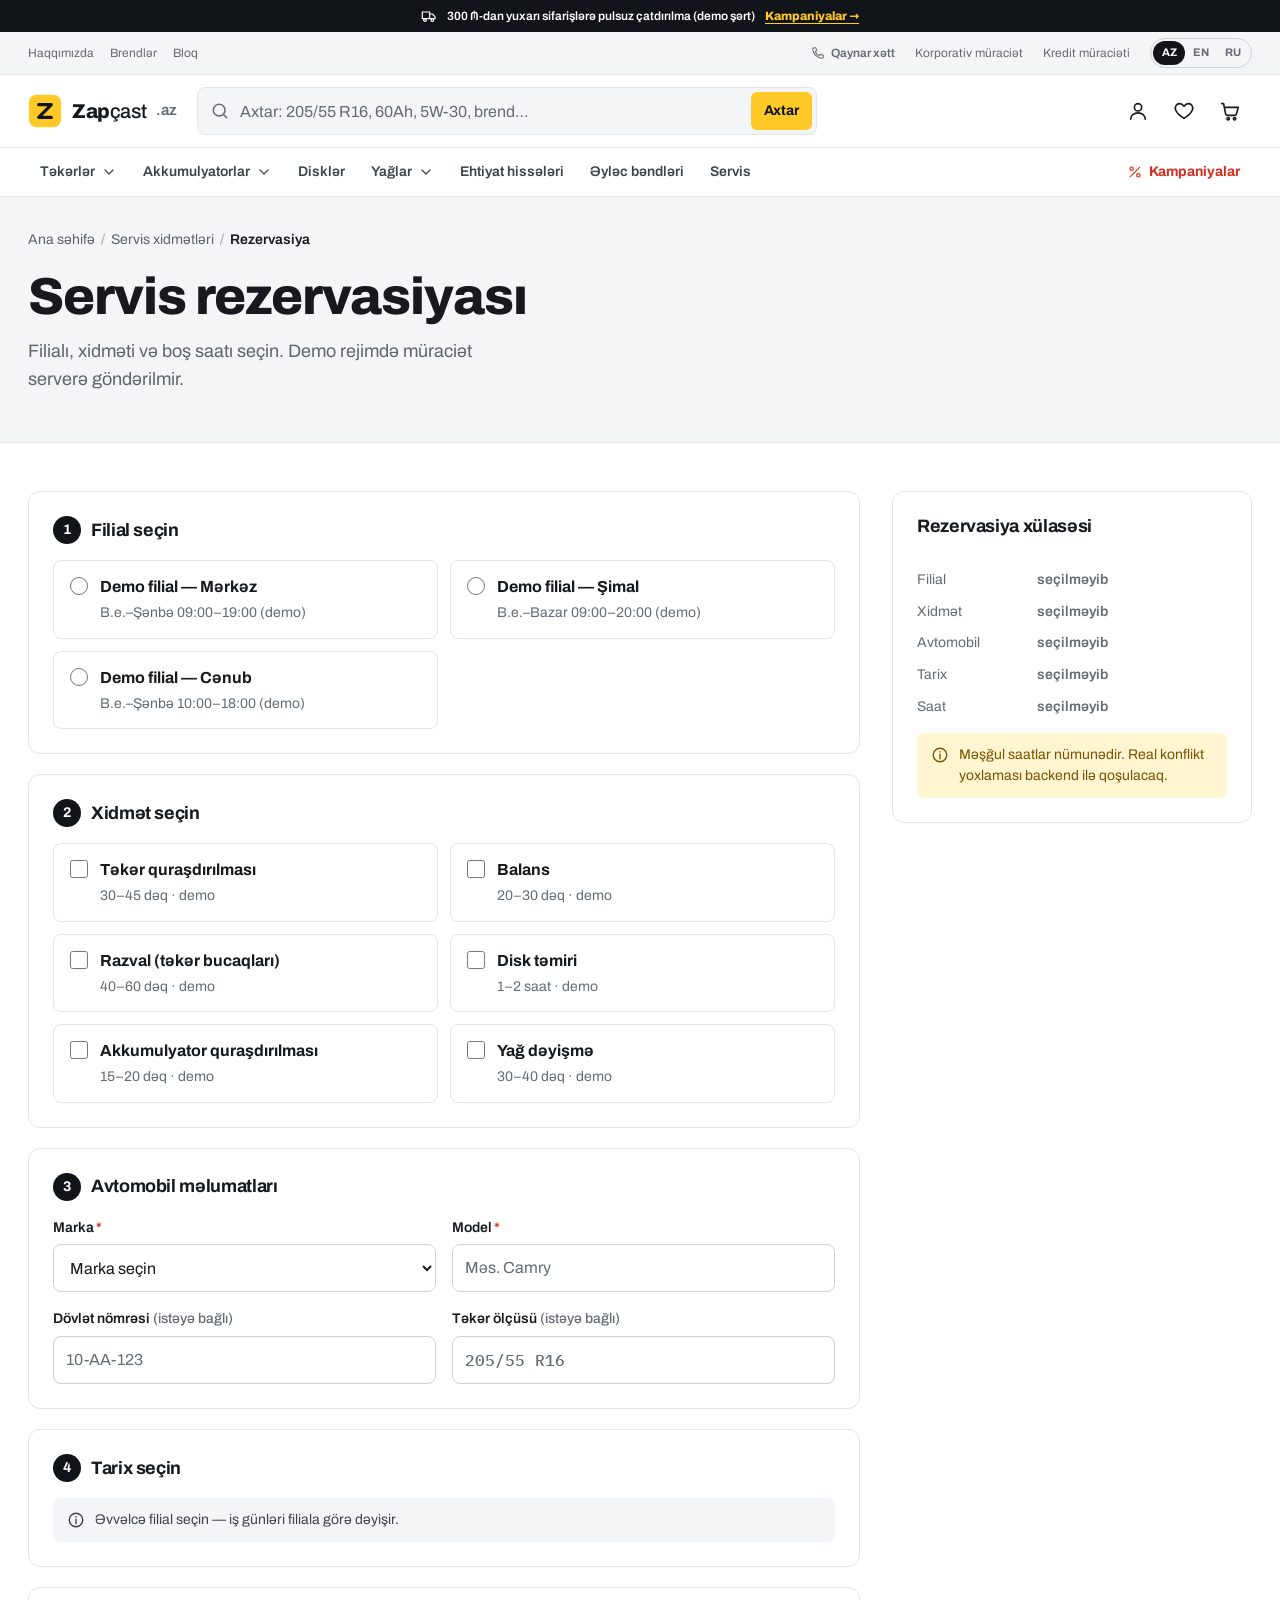
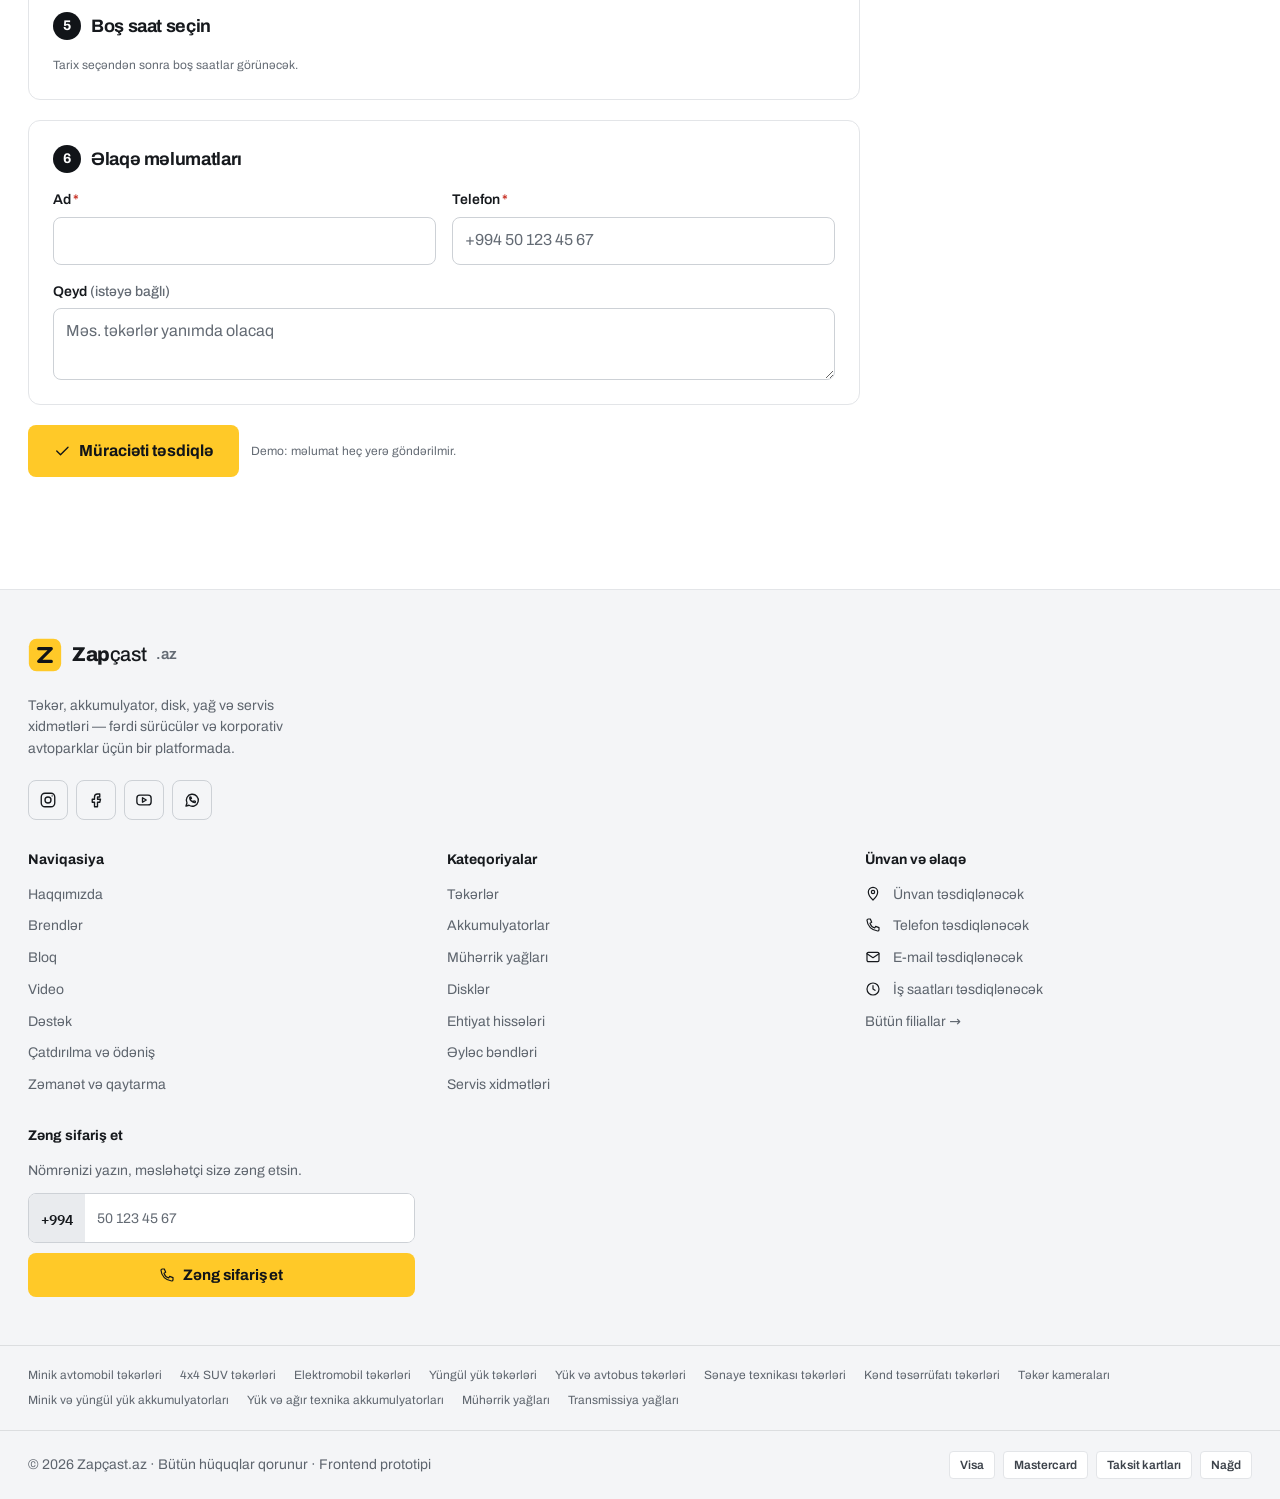
==== commit 9a800f9c: "second commit" ====
--- a/booking.html
+++ b/booking.html
@@ -14,11 +14,10 @@
 <meta property="og:url" content="https://zapcast.az/booking.html">
 <meta property="og:locale" content="az_AZ">
 <meta name="twitter:card" content="summary_large_image">
-<meta name="theme-color" content="#0B1220">
-<link rel="icon" href="data:image/svg+xml,%3Csvg xmlns=%27http://www.w3.org/2000/svg%27 viewBox=%270 0 40 40%27%3E%3Ccircle cx=%2720%27 cy=%2720%27 r=%2718%27 fill=%27%230B1220%27 stroke=%27%23FF5A1F%27 stroke-width=%273%27/%3E%3Ccircle cx=%2720%27 cy=%2720%27 r=%277%27 fill=%27%23F2F5F8%27/%3E%3C/svg%3E">
-<link rel="preconnect" href="https://fonts.googleapis.com">
-<link rel="preconnect" href="https://fonts.gstatic.com" crossorigin>
-<link rel="stylesheet" href="https://fonts.googleapis.com/css2?family=IBM+Plex+Mono:wght@500;600&family=Inter:wght@400;500;600;700&family=Manrope:wght@600;700;800&display=swap">
+<meta name="theme-color" content="#FFC928">
+<link rel="icon" href="data:image/svg+xml,%3Csvg xmlns=%27http://www.w3.org/2000/svg%27 viewBox=%270 0 40 40%27%3E%3Ccircle cx=%2720%27 cy=%2720%27 r=%2718%27 fill=%27%23FFC928%27/%3E%3Cpath d=%27M13 13h14L13 27h14%27 fill=%27none%27 stroke=%27%23111418%27 stroke-width=%273.6%27 stroke-linecap=%27round%27 stroke-linejoin=%27round%27/%3E%3C/svg%3E">
+<link rel="preload" href="assets/fonts/archivo-latin-wdth-normal.woff2" as="font" type="font/woff2" crossorigin>
+<link rel="stylesheet" href="css/fonts.css">
 <link rel="stylesheet" href="css/variables.css">
 <link rel="stylesheet" href="css/reset.css">
 <link rel="stylesheet" href="css/base.css">
@@ -26,6 +25,7 @@
 <link rel="stylesheet" href="css/components.css">
 <link rel="stylesheet" href="css/pages.css">
 <link rel="stylesheet" href="css/responsive.css">
+<link rel="stylesheet" href="css/theme.css">
 </head>
 <body>
 <div data-component="header"></div>
--- a/css/fonts.css
+++ b/css/fonts.css
@@ -0,0 +1,52 @@
+/* Self-hosted fonts (no external font requests). Archivo is variable on
+   weight (100–900) and width (62–125%), covering Azerbaijani incl. ə and ₼. */
+@font-face {
+  font-family: "Archivo";
+  font-style: normal;
+  font-display: swap;
+  font-weight: 100 900;
+  font-stretch: 62% 125%;
+  src: url(../assets/fonts/archivo-latin-ext-wdth-normal.woff2) format("woff2-variations"), url(../assets/fonts/archivo-latin-ext-wdth-normal.woff2) format("woff2");
+  unicode-range: U+0100-02BA, U+02BD-02C5, U+02C7-02CC, U+02CE-02D7, U+02DD-02FF, U+0304, U+0308, U+0329, U+1D00-1DBF, U+1E00-1E9F, U+1EF2-1EFF, U+2020, U+20A0-20AB, U+20AD-20C0, U+2113, U+2C60-2C7F, U+A720-A7FF;
+}
+@font-face {
+  font-family: "Archivo";
+  font-style: normal;
+  font-display: swap;
+  font-weight: 100 900;
+  font-stretch: 62% 125%;
+  src: url(../assets/fonts/archivo-latin-wdth-normal.woff2) format("woff2-variations"), url(../assets/fonts/archivo-latin-wdth-normal.woff2) format("woff2");
+  unicode-range: U+0000-00FF, U+0131, U+0152-0153, U+02BB-02BC, U+02C6, U+02DA, U+02DC, U+0304, U+0308, U+0329, U+2000-206F, U+20AC, U+2122, U+2191, U+2193, U+2212, U+2215, U+FEFF, U+FFFD;
+}
+@font-face {
+  font-family: "IBM Plex Mono";
+  font-style: normal;
+  font-display: swap;
+  font-weight: 500;
+  src: url(../assets/fonts/ibm-plex-mono-latin-ext-500-normal.woff2) format("woff2");
+  unicode-range: U+0100-02BA, U+02BD-02C5, U+02C7-02CC, U+02CE-02D7, U+02DD-02FF, U+0304, U+0308, U+0329, U+1D00-1DBF, U+1E00-1E9F, U+1EF2-1EFF, U+2020, U+20A0-20AB, U+20AD-20C0, U+2113, U+2C60-2C7F, U+A720-A7FF;
+}
+@font-face {
+  font-family: "IBM Plex Mono";
+  font-style: normal;
+  font-display: swap;
+  font-weight: 500;
+  src: url(../assets/fonts/ibm-plex-mono-latin-500-normal.woff2) format("woff2");
+  unicode-range: U+0000-00FF, U+0131, U+0152-0153, U+02BB-02BC, U+02C6, U+02DA, U+02DC, U+0304, U+0308, U+0329, U+2000-206F, U+20AC, U+2122, U+2191, U+2193, U+2212, U+2215, U+FEFF, U+FFFD;
+}
+@font-face {
+  font-family: "IBM Plex Mono";
+  font-style: normal;
+  font-display: swap;
+  font-weight: 600;
+  src: url(../assets/fonts/ibm-plex-mono-latin-ext-600-normal.woff2) format("woff2");
+  unicode-range: U+0100-02BA, U+02BD-02C5, U+02C7-02CC, U+02CE-02D7, U+02DD-02FF, U+0304, U+0308, U+0329, U+1D00-1DBF, U+1E00-1E9F, U+1EF2-1EFF, U+2020, U+20A0-20AB, U+20AD-20C0, U+2113, U+2C60-2C7F, U+A720-A7FF;
+}
+@font-face {
+  font-family: "IBM Plex Mono";
+  font-style: normal;
+  font-display: swap;
+  font-weight: 600;
+  src: url(../assets/fonts/ibm-plex-mono-latin-600-normal.woff2) format("woff2");
+  unicode-range: U+0000-00FF, U+0131, U+0152-0153, U+02BB-02BC, U+02C6, U+02DA, U+02DC, U+0304, U+0308, U+0329, U+2000-206F, U+20AC, U+2122, U+2191, U+2193, U+2212, U+2215, U+FEFF, U+FFFD;
+}
--- a/css/variables.css
+++ b/css/variables.css
@@ -1,83 +1,94 @@
 /* =====================================================================
-   Zapçast — design tokens (2026 refresh)
-   Layout concept: deep "ink" bands with a soft signal-orange glow frame
-   a cool concrete floor; content sits on large, borderless soft-radius
-   surfaces arranged as a bento grid.
+   Zapçast — design tokens ("Daylight" theme)
+   Layout concept: a bright retail floor — white pages, light-grey
+   bands, flat 1px-bordered cards — with workshop yellow as the single
+   brand colour and near-black ink for type and selected states.
+   The theme is deliberately light-only.
    ===================================================================== */
 :root {
+  color-scheme: light;
+
   /* Brand */
-  --accent: #FF5A1F;          /* signal orange */
-  --accent-strong: #E8470D;
-  --accent-soft: #FFE7DC;
-  --on-accent: #0E1726;
-  --cobalt: #2F5BFF;          /* links, focus */
-  --glow: rgba(255, 90, 31, 0.30);
+  --yellow: #FFC928;          /* workshop yellow — the brand colour */
+  --yellow-strong: #F2B705;
+  --yellow-soft: #FFF5D1;
+  --on-yellow: #111418;
+  --accent: #FFC928;          /* primary actions use the brand yellow */
+  --accent-strong: #F2B705;
+  --accent-soft: #FFF5D1;
+  --on-accent: #111418;
+  --cobalt: #1A56DB;          /* links, focus, "new" */
+  --sale: #D62D20;            /* campaign prices */
+  --ice: #E6EFF8;             /* winter campaign surface */
+  --mint: #E5F2EA;
+  --glow: rgba(0, 0, 0, 0);   /* no glows in this theme */
 
   /* Surfaces & text */
-  --bg: #F1F3F6;
+  --bg: #FFFFFF;
   --surface: #FFFFFF;
-  --surface-2: #ECEFF3;
-  --surface-3: #E1E6EC;
-  --media-bg: #EEF1F5;
-  --text: #0E1726;
-  --text-2: #334155;
-  --muted: #5E6B7A;
-  --border: #E1E6EC;
-  --border-strong: #C6CFD9;
-  --link: #2F5BFF;
+  --surface-2: #F4F5F7;
+  --surface-3: #E9EBEE;
+  --media-bg: #F6F7F8;
+  --text: #16191D;
+  --text-2: #3D434B;
+  --muted: #646B74;
+  --border: #E3E5E8;
+  --border-strong: #CDD1D6;
+  --link: #1A56DB;
 
-  /* Ink buttons / selected chips */
-  --ink: #0E1726;
-  --ink-hover: #1E2B40;
+  /* Ink (selected chips, dark buttons) */
+  --ink: #111418;
+  --ink-hover: #2A2F36;
   --on-ink: #FFFFFF;
 
   /* Status */
-  --success: #1A8754;
-  --success-bg: #E3F4EB;
-  --warning: #D99120;
-  --warning-ink: #855800;
-  --warning-bg: #FCF1DD;
-  --danger: #D23A2B;
-  --danger-bg: #FDE9E6;
+  --success: #1A7F4B;
+  --success-bg: #E4F3EA;
+  --warning: #C98A00;
+  --warning-ink: #7A5200;
+  --warning-bg: #FFF5D1;
+  --danger: #C62A1E;
+  --danger-bg: #FDECEA;
 
   /* Seasons */
-  --summer-bg: #FFF1D6;
-  --summer-ink: #8A5300;
-  --winter-bg: #E2ECFF;
-  --winter-ink: #1F4FB8;
-  --allseason-bg: #E2F4EA;
-  --allseason-ink: #1B6B45;
+  --summer-bg: #FFF1D1;
+  --summer-ink: #7F4E00;
+  --winter-bg: #E3EDFA;
+  --winter-ink: #1D4E9E;
+  --allseason-bg: #E3F3EA;
+  --allseason-ink: #1B6342;
 
-  /* Bands (ink sections) */
-  --band: #0B1220;
-  --band-2: #141E31;
-  --band-deep: #070C16;
-  --band-text: #F5F7FA;
-  --band-muted: #A3B0C2;
-  --band-line: rgba(255, 255, 255, 0.10);
+  /* Bands — light grey sections (header row, footer, page heads) */
+  --band: #F4F5F7;
+  --band-2: #E9EBEE;
+  --band-deep: #F4F5F7;
+  --band-text: #16191D;
+  --band-muted: #5E656E;
+  --band-line: rgba(17, 20, 24, 0.10);
   --band-field: #FFFFFF;
-  --band-field-text: #0E1726;
+  --band-field-text: #16191D;
 
-  /* Effects */
-  --overlay: rgba(7, 12, 22, 0.55);
-  --focus: #2F5BFF;
-  --toast-bg: #0E1726;
-  --toast-text: #F5F7FA;
-  --shadow-sm: 0 1px 2px rgba(14, 23, 38, .04), 0 2px 8px -2px rgba(14, 23, 38, .06);
-  --shadow-md: 0 14px 34px -14px rgba(14, 23, 38, .22);
-  --shadow-lg: 0 32px 64px -22px rgba(7, 12, 22, .40);
+  /* Effects — flat: rings instead of soft shadows */
+  --overlay: rgba(17, 20, 24, 0.45);
+  --focus: #1A56DB;
+  --toast-bg: #111418;
+  --toast-text: #FFFFFF;
+  --shadow-sm: 0 0 0 1px var(--border);
+  --shadow-md: 0 0 0 1px var(--border-strong), 0 6px 16px rgba(17, 20, 24, .06);
+  --shadow-lg: 0 0 0 1px var(--border), 0 14px 36px rgba(17, 20, 24, .14);
 
   /* Type */
-  --font-display: "Manrope", system-ui, -apple-system, "Segoe UI", Roboto, Arial, sans-serif;
-  --font-body: "Inter", system-ui, -apple-system, "Segoe UI", Roboto, Arial, sans-serif;
+  /* Archivo is self-hosted (css/fonts.css) and covers Azerbaijani incl. ə and ₼ */
+  --font-display: "Archivo", system-ui, -apple-system, "Segoe UI", Roboto, Arial, sans-serif;
+  --font-body: "Archivo", system-ui, -apple-system, "Segoe UI", Roboto, Arial, sans-serif;
   --font-mono: "IBM Plex Mono", ui-monospace, SFMono-Regular, Menlo, Consolas, monospace;
   --fs-xs: .75rem;
   --fs-sm: .875rem;
   --fs-md: 1rem;
   --fs-lg: 1.125rem;
   --fs-xl: 1.375rem;
-  --fs-2xl: clamp(1.6rem, 1.2rem + 1.5vw, 2.35rem);
-  --fs-3xl: clamp(2.15rem, 1.35rem + 3vw, 3.75rem);
+  --fs-2xl: clamp(1.5rem, 1.2rem + 1.1vw, 2.1rem);
+  --fs-3xl: clamp(2rem, 1.4rem + 2.4vw, 3.25rem);
 
   /* Spacing (4px base) */
   --sp-1: 4px;
@@ -88,13 +99,13 @@
   --sp-6: 24px;
   --sp-7: 32px;
   --sp-8: 48px;
-  --sp-9: 72px;
+  --sp-9: 64px;
 
   /* Shape & sizing */
-  --r-sm: 8px;
-  --r-md: 12px;
-  --r-lg: 20px;
-  --r-xl: 28px;
+  --r-sm: 6px;
+  --r-md: 8px;
+  --r-lg: 12px;
+  --r-xl: 14px;
   --r-pill: 999px;
   --container: 1320px;
   --tap: 44px;
@@ -102,93 +113,5 @@
 
   /* Motion */
   --ease: cubic-bezier(.2, .7, .2, 1);
-  --dur: 200ms;
+  --dur: 160ms;
 }
-
-@media (prefers-color-scheme: dark) {
-  :root:not([data-theme="light"]) {
-    --accent-soft: #3A1E12;
-    --glow: rgba(255, 90, 31, 0.24);
-    --bg: #080D16;
-    --surface: #101826;
-    --surface-2: #172133;
-    --surface-3: #1F2B40;
-    --media-bg: #162032;
-    --text: #EEF2F7;
-    --text-2: #C6D0DC;
-    --muted: #94A2B4;
-    --border: #1E293B;
-    --border-strong: #2E3B52;
-    --link: #8EA6FF;
-    --ink: #E9EEF5;
-    --ink-hover: #FFFFFF;
-    --on-ink: #0B1220;
-    --success: #45C489;
-    --success-bg: #10291F;
-    --warning-ink: #EBB65A;
-    --warning-bg: #30250E;
-    --danger: #F2705F;
-    --danger-bg: #3A1915;
-    --summer-bg: #38290E;
-    --summer-ink: #F2C46D;
-    --winter-bg: #172A52;
-    --winter-ink: #A9C2FF;
-    --allseason-bg: #11301F;
-    --allseason-ink: #86D9AE;
-    --band: #060A12;
-    --band-2: #0E1626;
-    --band-deep: #04070D;
-    --band-field: #101826;
-    --band-field-text: #EEF2F7;
-    --overlay: rgba(0, 0, 0, 0.65);
-    --focus: #7D97FF;
-    --toast-bg: #1F2B40;
-    --shadow-sm: 0 1px 2px rgba(0, 0, 0, .35);
-    --shadow-md: 0 14px 34px -14px rgba(0, 0, 0, .6);
-    --shadow-lg: 0 32px 64px -22px rgba(0, 0, 0, .7);
-    color-scheme: dark;
-  }
-}
-
-:root[data-theme="dark"] {
-  --accent-soft: #3A1E12;
-  --glow: rgba(255, 90, 31, 0.24);
-  --bg: #080D16;
-  --surface: #101826;
-  --surface-2: #172133;
-  --surface-3: #1F2B40;
-  --media-bg: #162032;
-  --text: #EEF2F7;
-  --text-2: #C6D0DC;
-  --muted: #94A2B4;
-  --border: #1E293B;
-  --border-strong: #2E3B52;
-  --link: #8EA6FF;
-  --ink: #E9EEF5;
-  --ink-hover: #FFFFFF;
-  --on-ink: #0B1220;
-  --success: #45C489;
-  --success-bg: #10291F;
-  --warning-ink: #EBB65A;
-  --warning-bg: #30250E;
-  --danger: #F2705F;
-  --danger-bg: #3A1915;
-  --summer-bg: #38290E;
-  --summer-ink: #F2C46D;
-  --winter-bg: #172A52;
-  --winter-ink: #A9C2FF;
-  --allseason-bg: #11301F;
-  --allseason-ink: #86D9AE;
-  --band: #060A12;
-  --band-2: #0E1626;
-  --band-deep: #04070D;
-  --band-field: #101826;
-  --band-field-text: #EEF2F7;
-  --overlay: rgba(0, 0, 0, 0.65);
-  --focus: #7D97FF;
-  --toast-bg: #1F2B40;
-  --shadow-sm: 0 1px 2px rgba(0, 0, 0, .35);
-  --shadow-md: 0 14px 34px -14px rgba(0, 0, 0, .6);
-  --shadow-lg: 0 32px 64px -22px rgba(0, 0, 0, .7);
-  color-scheme: dark;
-}
--- a/css/layout.css
+++ b/css/layout.css
@@ -192,3 +192,78 @@
 .pay-list li { border-radius: var(--r-pill); }
 h1, h2 { letter-spacing: -0.03em; }
 h1 { font-weight: 800; }
+
+/* ---- Reference-site structure: top bar, mega menu, footer ---- */
+.topbar__links--start { gap: var(--sp-4); }
+.topbar__extra { color: var(--band-muted); }
+.lang { display: inline-flex; border: 1px solid var(--band-line); border-radius: var(--r-pill); padding: 2px; }
+.lang button { min-width: 32px; height: 24px; border-radius: var(--r-pill); font-size: 11px; font-weight: 700; color: var(--band-muted); }
+.lang button[aria-pressed="true"] { background: var(--band-text); color: var(--band); }
+.lang button:hover:not([aria-pressed="true"]) { color: var(--band-text); }
+
+.header-nav__inner { position: relative; }
+.nav-link[data-current="true"] { color: var(--band-text); background: var(--band-line); }
+.nav-link--sale { color: var(--accent); }
+.nav-link--sale:hover, .nav-link--sale[aria-current="page"] { color: var(--on-accent); background: var(--accent); }
+.nav-link--sale[aria-current="page"]::after { display: none; }
+.mega {
+  position: absolute;
+  top: calc(100% + 6px);
+  left: max(16px, env(safe-area-inset-left, 0px));
+  right: max(16px, env(safe-area-inset-right, 0px));
+  z-index: 60;
+  display: grid;
+  grid-template-columns: minmax(0, 2fr) repeat(2, minmax(0, 1fr));
+  gap: var(--sp-7);
+  padding: var(--sp-6) var(--sp-7);
+  background: var(--surface);
+  color: var(--text);
+  border-radius: var(--r-xl);
+  box-shadow: var(--shadow-lg);
+  animation: pop-in 200ms var(--ease);
+}
+@media (min-width: 768px) { .mega { left: 28px; right: 28px; } }
+.mega__col { display: grid; gap: var(--sp-3); align-content: start; min-width: 0; }
+.mega__col ul { list-style: none; margin: 0; padding: 0; display: grid; gap: 6px; }
+.mega__title { font-size: var(--fs-xs); text-transform: uppercase; letter-spacing: .1em; font-weight: 700; color: var(--muted); }
+.mega__list--2 { grid-template-columns: repeat(2, minmax(0, 1fr)); column-gap: var(--sp-5); }
+.mega__link { display: flex; justify-content: space-between; align-items: baseline; gap: 8px; padding: 8px 10px; border-radius: var(--r-md); text-decoration: none; font-weight: 600; font-size: var(--fs-sm); }
+.mega__link:hover { background: var(--surface-2); }
+.mega__link small { color: var(--muted); font-weight: 500; font-size: var(--fs-xs); white-space: nowrap; }
+.mega__seasons { display: flex; gap: 10px; padding: 0 10px 4px; }
+.mega__seasons a { font-size: var(--fs-xs); color: var(--link); text-decoration: none; font-weight: 600; }
+.mega__seasons a:hover { text-decoration: underline; }
+.mega__chip { display: flex; align-items: center; gap: 8px; padding: 8px 10px; border-radius: var(--r-md); text-decoration: none; font-weight: 600; font-size: var(--fs-sm); }
+.mega__chip small { margin-left: auto; color: var(--muted); }
+.mega__chip:hover { background: var(--surface-2); }
+.mega__pills { display: flex; flex-wrap: wrap; gap: 6px; }
+.mega__pills a { padding: 6px 12px; border-radius: var(--r-pill); background: var(--surface-2); text-decoration: none; font-family: var(--font-mono); font-size: var(--fs-sm); font-weight: 600; }
+.mega__pills a:hover { background: var(--accent); color: var(--on-accent); }
+.mega__all { font-size: var(--fs-sm); padding-left: 10px; }
+.mega__cta { justify-self: start; margin-top: var(--sp-2); }
+
+.mobile-nav__details summary { list-style: none; display: flex; align-items: center; gap: 12px; min-height: 48px; padding: 0 12px; border-radius: var(--r-md); font-weight: 600; cursor: pointer; }
+.mobile-nav__details summary::-webkit-details-marker { display: none; }
+.mobile-nav__details summary > svg:last-child { margin-left: auto; transition: transform var(--dur) var(--ease); }
+.mobile-nav__details[open] summary > svg:last-child { transform: rotate(180deg); }
+.mobile-nav__details summary:hover { background: var(--surface-2); }
+.mobile-nav__details ul { list-style: none; margin: 0 0 6px; padding: 0 0 0 44px; display: grid; gap: 2px; }
+.mobile-nav__details ul a { min-height: 40px; font-weight: 500; font-size: var(--fs-sm); padding: 0 10px; }
+
+.footer-contact li { display: grid; grid-template-columns: 18px minmax(0, 1fr); gap: 10px; align-items: start; }
+.footer-contact li:last-child { display: block; }
+.footer-contact svg { color: var(--accent); margin-top: 2px; }
+.footer-callback p { margin-bottom: var(--sp-3); }
+.callback { display: grid; gap: 10px; }
+.callback__row { display: flex; align-items: stretch; border-radius: var(--r-md); overflow: hidden; background: var(--band-field); }
+.callback__prefix { display: grid; place-items: center; padding: 0 12px; font-family: var(--font-mono); font-weight: 600; color: var(--band-field-text); background: color-mix(in srgb, var(--band-field) 85%, var(--muted)); }
+.callback__row .input { border: 0; border-radius: 0; min-width: 0; }
+.footer-callback .field-error { color: #FF9A85; }
+.footer-cats { border-top: 1px solid var(--band-line); padding-block: var(--sp-5); }
+.footer-cats ul { list-style: none; margin: 0; padding: 0; display: flex; flex-wrap: wrap; gap: 6px 18px; font-size: var(--fs-xs); }
+.footer-cats a { color: var(--band-muted); text-decoration: none; }
+.footer-cats a:hover { color: var(--band-text); text-decoration: underline; }
+.mega { grid-template-columns: minmax(0, 2fr); grid-auto-columns: minmax(0, 1fr); grid-auto-flow: column; }
+.nav-link--sale { color: var(--on-yellow); background: var(--yellow); }
+.nav-link--sale:hover, .nav-link--sale[aria-current="page"] { color: var(--on-yellow); background: var(--yellow-strong); }
+.footer-contact svg { color: var(--yellow); }
--- a/css/components.css
+++ b/css/components.css
@@ -605,3 +605,17 @@
 .cat-card { border: 0; box-shadow: var(--shadow-sm); }
 .stock::before { box-shadow: 0 0 0 3px color-mix(in srgb, currentColor 18%, transparent); }
 .link { color: var(--link); }
+.media-img { width: 100%; height: 100%; object-fit: contain; display: block; }
+.badge--new { background: var(--cobalt); color: #FFFFFF; }
+.chip--sale { color: var(--accent-strong); border-color: color-mix(in srgb, var(--accent) 40%, var(--border)); }
+.chip--sale[aria-pressed="true"] { background: var(--accent); border-color: var(--accent); color: var(--on-accent); }
+
+/* ---- Yellow accents ---- */
+.badge--sale { background: var(--yellow); color: var(--on-yellow); }
+.btn--dark { background: #0E1726; color: #FFFFFF; }
+.btn--dark:hover { background: #1E2B40; }
+.btn--yellow { background: var(--yellow); color: var(--on-yellow); }
+.btn--yellow:hover { background: var(--yellow-strong); }
+.announce { background: var(--yellow); color: var(--on-yellow); font-size: var(--fs-xs); font-weight: 600; }
+.announce__inner { display: flex; align-items: center; justify-content: center; gap: 10px; min-height: 32px; text-align: center; padding-block: 4px; }
+.announce a { color: inherit; font-weight: 800; }
--- a/css/pages.css
+++ b/css/pages.css
@@ -537,3 +537,90 @@
 .bento__tile--xl .bento__go, .bento__tile--wide .bento__go { margin-top: 12px; }
 .bento__tile--wide .bento__media { width: 40%; right: 2%; bottom: -26%; }
 .bento__tile--wide .bento__text { max-width: 58%; }
+
+/* ---- Product tabs, video, SEO text ---- */
+.product-tabs__bar { display: flex; justify-content: space-between; align-items: center; gap: var(--sp-4); flex-wrap: wrap; margin-bottom: var(--sp-6); }
+.seg-tabs { display: flex; gap: 4px; padding: 5px; background: var(--surface); border-radius: var(--r-pill); box-shadow: var(--shadow-sm); overflow-x: auto; max-width: 100%; scrollbar-width: none; }
+.seg-tabs [role="tab"] { display: inline-flex; align-items: center; gap: 8px; min-height: 42px; padding: 0 18px; border-radius: var(--r-pill); font-family: var(--font-display); font-weight: 700; font-size: var(--fs-sm); color: var(--muted); white-space: nowrap; }
+.seg-tabs [role="tab"]:hover { color: var(--text); }
+.seg-tabs [role="tab"][aria-selected="true"] { background: var(--ink); color: var(--on-ink); }
+.bento__tile--sm-ink { background: var(--band); color: var(--band-text); }
+.bento__tile--sm-ink .bento__meta { color: var(--band-muted); }
+.bento__tile--sm-ink .bento__icon { background: var(--band-2); color: var(--accent); }
+.video-card { display: grid; gap: 12px; text-align: left; border-radius: var(--r-lg); padding: 8px 8px 16px; background: var(--surface); box-shadow: var(--shadow-sm); transition: transform var(--dur) var(--ease), box-shadow var(--dur) var(--ease); }
+.video-card:hover { transform: translateY(-3px); box-shadow: var(--shadow-md); }
+.video-card__thumb { position: relative; aspect-ratio: 16 / 9; max-width: 100%; border-radius: calc(var(--r-lg) - 6px); background: var(--band); color: var(--band-muted); display: grid; place-items: center; overflow: hidden; isolation: isolate; }
+.video-card__thumb::before { content: ""; position: absolute; inset: 0; z-index: -1; background: radial-gradient(260px 160px at 70% 30%, var(--glow), transparent 70%); }
+.video-card__thumb > svg { opacity: .35; }
+.video-card__play { position: absolute; width: 56px; height: 56px; border-radius: 50%; background: var(--accent); color: var(--on-accent); display: grid; place-items: center; box-shadow: 0 10px 30px -8px var(--glow); transition: transform var(--dur) var(--ease); }
+.video-card__play svg { fill: currentColor; margin-left: 3px; }
+.video-card:hover .video-card__play { transform: scale(1.08); }
+.video-card__time { position: absolute; right: 10px; bottom: 10px; font-size: var(--fs-xs); background: rgba(0, 0, 0, .55); color: #FFFFFF; padding: 2px 8px; border-radius: var(--r-pill); }
+.video-card__title { font-family: var(--font-display); font-weight: 700; padding: 0 8px; line-height: 1.3; }
+.video-placeholder { aspect-ratio: 16 / 9; border-radius: var(--r-lg); background: var(--band); color: var(--band-muted); display: grid; place-items: center; align-content: center; gap: 10px; }
+.seo-text { display: grid; gap: var(--sp-3); }
+.seo-text h2 { font-size: var(--fs-xl); }
+.seo-text > p { color: var(--text-2); max-width: 80ch; }
+.seo-text__more summary { list-style: none; cursor: pointer; color: var(--link); font-weight: 700; display: inline-block; margin-bottom: var(--sp-3); }
+.seo-text__more summary::-webkit-details-marker { display: none; }
+.seo-text__close, .seo-text__more[open] .seo-text__open { display: none; }
+.seo-text__more[open] .seo-text__close { display: inline; }
+.seo-text .prose { max-width: 80ch; }
+
+/* =====================================================================
+   Hero slider (tone follows the active slide)
+   ===================================================================== */
+.hero { transition: background-color 600ms var(--ease), color 600ms var(--ease); }
+.hero[data-tone="yellow"] {
+  --band: #FFC928;
+  --band-2: #F2B705;
+  --band-text: #0E1726;
+  --band-muted: #4B4120;
+  --band-line: rgba(14, 23, 38, 0.18);
+  --glow: rgba(255, 255, 255, 0.55);
+}
+.hero[data-tone="yellow"] .eyebrow { color: #0E1726; }
+.hero[data-tone="yellow"] .eyebrow::before { background: #0E1726; }
+.hero[data-tone="yellow"] .hero__trust svg { color: #0E1726; }
+.hero::before {
+  background:
+    radial-gradient(520px 420px at 80% 42%, var(--glow), transparent 70%),
+    radial-gradient(520px 380px at 95% 100%, rgba(255, 201, 40, .16), transparent 70%),
+    radial-gradient(700px 500px at 10% 110%, rgba(47, 91, 255, .14), transparent 70%);
+}
+.slider { display: grid; gap: var(--sp-5); }
+.slider__slides { display: grid; }
+.slide { grid-area: 1 / 1; display: grid; gap: var(--sp-4); align-content: start; opacity: 0; visibility: hidden; transform: translateY(10px); transition: opacity 500ms var(--ease), transform 500ms var(--ease), visibility 0s linear 500ms; }
+.slide.is-active { opacity: 1; visibility: visible; transform: none; transition: opacity 500ms var(--ease), transform 500ms var(--ease); }
+.slide__title { font-size: var(--fs-3xl); font-weight: 800; color: var(--band-text); line-height: 1.04; max-width: 15ch; letter-spacing: -0.03em; }
+.slide .cluster { margin-top: var(--sp-2); }
+.slider__controls { display: flex; align-items: center; gap: 10px; }
+.slider__btn { width: 40px; height: 40px; border-radius: 50%; display: grid; place-items: center; color: var(--band-text); border: 1px solid var(--band-line); transition: background-color var(--dur) var(--ease); }
+.slider__btn:hover { background: var(--band-line); }
+.slider__dots { display: flex; gap: 6px; }
+.slider__dots button { width: 10px; height: 10px; border-radius: var(--r-pill); background: var(--band-line); transition: width 300ms var(--ease), background-color 300ms var(--ease); }
+.slider__dots button[aria-current="true"] { width: 34px; background: var(--yellow); }
+.hero[data-tone="yellow"] .slider__dots button[aria-current="true"] { background: #0E1726; }
+.slider__count { font-size: var(--fs-sm); color: var(--band-muted); margin-left: 4px; }
+.slider__pause { margin-left: auto; }
+.slider__pause[aria-pressed="true"] { background: var(--band-line); }
+.hero__copy .finder { margin-top: var(--sp-2); }
+
+.hero__art { position: relative; width: min(520px, 100%); aspect-ratio: 1 / .92; max-width: 100%; }
+.art { position: absolute; inset: 0; opacity: 0; transform: scale(.96) translateX(16px); transition: opacity 600ms var(--ease), transform 700ms var(--ease); }
+.art.is-active { opacity: 1; transform: none; }
+.art img { position: absolute; display: block; height: auto; filter: drop-shadow(0 30px 40px rgba(0, 0, 0, .35)); }
+.art__main { left: 0; top: 2%; width: 68%; }
+.art__main--wide { width: 74%; top: 6%; }
+.art__main--narrow { width: 52%; left: 4%; }
+.art__b { right: 0; bottom: 0; width: 50%; }
+.art__b--low { width: 56%; bottom: -4%; right: -2%; }
+.art__b--small { width: 40%; right: 2%; bottom: 4%; }
+.art__c { right: 6%; top: 0; width: 34%; }
+.art__c--low { top: 30%; right: 30%; width: 30%; }
+.art__hero { left: 4%; top: 0; width: 88%; }
+.art__tag { position: absolute; right: 4%; top: 6%; width: 112px; height: 112px; border-radius: 50%; background: #0E1726; color: #FFC928; display: grid; place-items: center; font: 800 1.9rem/1 var(--font-display); letter-spacing: -0.03em; transform: rotate(-10deg); box-shadow: var(--shadow-lg); }
+@media (prefers-reduced-motion: reduce) { .slide, .art, .hero { transition: none; } }
+
+/* Product art on the bento tiles uses the renders now */
+.bento__media img, .hero__art img { max-width: none; }
--- a/css/responsive.css
+++ b/css/responsive.css
@@ -175,3 +175,30 @@
 @media (max-width: 767px) {
   .bento__tile--wide .bento__media { width: 58%; right: -12%; bottom: -20%; }
 }
+
+/* ---- Reference-site structure (responsive) ---- */
+@media (max-width: 1280px) {
+  .topbar__links--start a:nth-child(n+4) { display: none; }
+  .footer-top { grid-template-columns: repeat(3, minmax(0, 1fr)); }
+  .footer-brand { grid-row: auto; grid-column: 1 / -1; }
+}
+@media (max-width: 1023px) {
+  .topbar__links--start, .topbar__extra { display: none; }
+  .topbar__inner { justify-content: flex-end; }
+}
+@media (max-width: 767px) {
+  .footer-top { grid-template-columns: repeat(2, minmax(0, 1fr)); }
+  .footer-callback { grid-column: 1 / -1; }
+}
+@media (max-width: 1100px) { .mega { grid-auto-flow: row; grid-template-columns: minmax(0, 1fr) minmax(0, 1fr); } .mega__col--main { grid-column: 1 / -1; } }
+
+/* ---- Slider (responsive) ---- */
+@media (max-width: 1100px) {
+  .hero .hero__visual { display: none; }
+}
+@media (max-width: 767px) {
+  .slider__count { display: none; }
+  .slide__title { font-size: clamp(1.8rem, 1.2rem + 3vw, 2.4rem); }
+  .announce__inner { font-size: 11px; }
+}
+@media (max-width: 767px) { .announce a { display: none; } }
--- a/css/theme.css
+++ b/css/theme.css
@@ -0,0 +1,183 @@
+/* =====================================================================
+   Daylight theme layer — loaded last.
+   Flat retail look: white pages, light-grey bands, 1px borders instead
+   of soft shadows, small radii, yellow as the only brand colour.
+   ===================================================================== */
+body::before { background: #FFFFFF; }
+h1, h2, h3 { letter-spacing: -0.02em; }
+h1 { font-weight: 800; }
+input[type="checkbox"], input[type="radio"] { accent-color: var(--ink); }
+
+/* Labels read as a printed shelf tag, not a decorative eyebrow */
+.eyebrow,
+.hero .eyebrow, .promo__copy .eyebrow, .biz-hero .eyebrow, .service-band .eyebrow {
+  display: inline-flex;
+  justify-self: start;
+  align-self: start;
+  width: max-content;
+  max-width: 100%;
+  padding: 3px 8px;
+  border-radius: 4px;
+  background: var(--yellow);
+  color: var(--on-yellow);
+  font-size: 11px;
+  letter-spacing: .08em;
+}
+.eyebrow::before { display: none; }
+
+/* ---------- Controls ---------- */
+.btn, .icon-btn, .chip, .qty, .qty button, .search__form, .seg, .slider__btn { border-radius: var(--r-md); }
+.btn--primary, .btn--primary:hover { box-shadow: none; }
+.btn--outline { background: var(--surface); }
+.badge, .spec-pill { border-radius: 4px; }
+.search__form { background: var(--surface-2); border: 1px solid var(--border); padding-left: 0; }
+.search__form:focus-within { background: #FFFFFF; border-color: var(--ink); box-shadow: 0 0 0 3px rgba(255, 201, 40, .5); }
+.search__submit { border-radius: 6px; }
+.seg [role="tab"], .seg-tabs [role="tab"] { border-radius: 6px; }
+.choice:has(input:checked) { background: var(--yellow-soft); border-color: var(--ink); box-shadow: inset 0 0 0 1px var(--ink); }
+.load-more__bar span { background: var(--ink); }
+.vehicle-need__icon { background: var(--yellow-soft); }
+
+/* ---------- Flat surfaces ---------- */
+.pcard, .panel, .buybox, .pdp__quick, .perks, .cart-lines, .why__item, .brand-tile,
+.article-card, .video-card, .service-card, .feature-card, .branch-card, .b2b-banner, .bento__tile, .seo-text {
+  box-shadow: none;
+  border: 1px solid var(--border);
+}
+.pcard { border-radius: var(--r-lg); }
+.pcard:hover, .bento__tile:hover, .article-card:hover, .video-card:hover, .brand-tile:hover { transform: none; box-shadow: none; border-color: var(--ink); }
+.pcard__media { margin: 0; border-radius: 0; background: var(--media-bg); }
+.pcard__badges { top: 12px; left: 12px; }
+.pcard__fav { top: 8px; right: 8px; box-shadow: 0 0 0 1px var(--border); }
+.price__now.is-sale { color: var(--sale); }
+.panel, .seo-text { border-radius: var(--r-lg); }
+
+/* ---------- Header ---------- */
+.announce { background: var(--ink); color: #FFFFFF; }
+.announce a { color: var(--yellow); }
+.topbar { background: var(--surface-2); color: var(--muted); border-bottom: 1px solid var(--border); }
+.topbar__links a, .topbar__extra { color: var(--muted); }
+.topbar__links a:hover { color: var(--text); }
+.topbar__phone { color: var(--text); }
+.lang { border-color: var(--border-strong); }
+.lang button { color: var(--muted); }
+.lang button[aria-pressed="true"] { background: var(--ink); color: #FFFFFF; }
+.site-header { background: #FFFFFF; -webkit-backdrop-filter: none; backdrop-filter: none; border-bottom: 1px solid var(--border); }
+.header-nav { border-top: 1px solid var(--border); }
+.nav-link { color: var(--text-2); }
+.nav-link:hover, .nav-link[aria-expanded="true"] { background: var(--surface-2); color: var(--text); }
+.nav-link[aria-current="page"], .nav-link[data-current="true"] { background: transparent; color: var(--text); border-radius: 0; box-shadow: inset 0 -3px 0 var(--yellow); }
+.nav-link[aria-current="page"]::after { display: none; }
+.nav-link--sale { background: transparent; color: var(--sale); font-weight: 700; }
+.nav-link--sale:hover, .nav-link--sale[aria-current="page"] { background: var(--danger-bg); color: var(--sale); box-shadow: none; border-radius: var(--r-md); }
+.logo__word span { color: inherit; font-weight: 500; }
+.logo__tld { color: var(--muted); }
+.mega, .dropdown__menu, .suggest { border-radius: var(--r-lg); }
+.mega__pills a { border-radius: var(--r-md); }
+
+/* ---------- Footer ---------- */
+.site-footer { border-radius: 0; background: var(--surface-2); border-top: 1px solid var(--border); }
+.footer-col a:hover, .footer-cats a:hover { color: var(--text); }
+.footer-social button { border-radius: var(--r-md); border-color: var(--border-strong); color: var(--text); }
+.footer-social button:hover { background: #FFFFFF; }
+.footer-contact svg { color: var(--text); }
+.callback__row { border: 1px solid var(--border-strong); }
+.callback__prefix { background: var(--surface-3); color: var(--text); }
+.footer-callback .field-error { color: var(--danger); }
+.pay-list li { border-radius: 4px; background: #FFFFFF; color: var(--text-2); border-color: var(--border); }
+.back-to-top { border-radius: var(--r-md); }
+
+/* ---------- Hero / slider ---------- */
+.hero::before, .hero::after { display: none; }
+.hero[data-tone="grey"] { --band: #EEF0F3; }
+.hero[data-tone="sky"] { --band: #E6EFF8; }
+.hero[data-tone="mint"] { --band: #E5F2EA; }
+.hero[data-tone="yellow"] { --band: #FFC928; --band-2: #F2B705; --band-text: #111418; --band-muted: #3F3A26; --band-line: rgba(17, 20, 24, 0.22); }
+.hero[data-tone="yellow"] .eyebrow { background: #111418; color: #FFC928; }
+.hero__trust svg { color: var(--success); }
+.finder { border-radius: var(--r-xl); box-shadow: 0 0 0 1px var(--border), 0 10px 30px rgba(17, 20, 24, .07); }
+.slider__btn { background: rgba(255, 255, 255, .55); }
+.slider__dots button[aria-current="true"], .hero[data-tone="yellow"] .slider__dots button[aria-current="true"] { background: var(--ink); }
+.art img { filter: drop-shadow(0 16px 14px rgba(17, 20, 24, .16)); }
+.slide__title, .hero h1 { font-weight: 800; }
+
+/* ---------- Categories: retail tile strip ---------- */
+.bento { grid-template-columns: repeat(7, minmax(0, 1fr)); grid-auto-rows: auto; gap: 12px; }
+.bento .bento__tile {
+  grid-column: auto;
+  grid-row: auto;
+  flex-direction: column;
+  justify-content: flex-start;
+  align-items: stretch;
+  gap: 0;
+  padding: 0;
+  min-height: 0;
+  background: var(--surface);
+  color: var(--text);
+  border-radius: var(--r-lg);
+}
+.bento .bento__media { position: relative; inset: auto; right: auto; bottom: auto; order: -1; width: 100%; aspect-ratio: 1; padding: 10%; background: var(--media-bg); opacity: 1; transform: none; }
+.bento .bento__tile:hover .bento__media { transform: none; }
+.bento .bento__media img, .bento .bento__media svg { width: 100%; height: 100%; object-fit: contain; }
+.bento__media--icon { display: grid; place-items: center; background: var(--yellow) !important; color: var(--ink); }
+.bento__media--icon svg { width: 44% !important; height: auto !important; }
+.bento .bento__text { max-width: none; padding: 12px 14px 14px; gap: 2px; }
+.bento .bento__icon, .bento .bento__go { display: none; }
+.bento .bento__name { font-size: var(--fs-md); font-weight: 700; letter-spacing: -0.01em; }
+.bento .bento__meta { font-size: var(--fs-xs); color: var(--muted); }
+
+/* ---------- Sections ---------- */
+.promo { background: var(--ice); color: var(--text); }
+.promo::before { display: none; }
+.promo__copy p { color: var(--text-2); }
+.promo__fact b { color: var(--text); }
+.promo__fact span { color: var(--muted); }
+.service-band { background: var(--surface-2); border-radius: 0; margin-inline: 0; color: var(--text); border-block: 1px solid var(--border); }
+.service-tiles { background: var(--border); border-color: var(--border); border-radius: var(--r-lg); }
+.service-tile { background: #FFFFFF; }
+.service-tile:hover { background: var(--yellow-soft); }
+.service-tile__icon { background: var(--yellow); color: var(--ink); border-radius: var(--r-md); }
+.service-tile h3 { color: var(--text); }
+.service-tile p, .service-tile > svg { color: var(--muted); }
+.b2b-banner { background: var(--yellow-soft); border-color: transparent; border-radius: var(--r-lg); }
+.article-card__cover { background: var(--surface-2); color: var(--ink); margin: 0; border-radius: 0; }
+.video-card { padding: 0 0 14px; }
+.video-card__thumb { background: #1B1F24; border-radius: var(--r-lg) var(--r-lg) 0 0; }
+.video-card__thumb::before { display: none; }
+.video-card__play { background: var(--yellow); color: var(--ink); box-shadow: none; }
+.video-card__title { padding: 0 14px; }
+.why { gap: 12px; }
+.why__icon { background: var(--yellow); color: var(--ink); border-radius: var(--r-md); }
+
+/* ---------- Inner pages ---------- */
+.band-head { border-radius: 0; border-bottom: 1px solid var(--border); }
+.band-head::before, .biz-hero::before { display: none; }
+.biz-hero { border-radius: 0; border-bottom: 1px solid var(--border); }
+.biz-panel { background: #FFFFFF; border: 1px solid var(--border); }
+.biz-panel h2, .biz-panel li b { color: var(--text); }
+.biz-panel li { color: var(--muted); }
+.biz-panel svg, .feature-card svg, .perks svg { color: var(--ink); }
+.service-card__icon { background: var(--yellow); color: var(--ink); }
+.gallery__main { border-radius: var(--r-lg); background: var(--media-bg); }
+.gallery__thumb { background: var(--media-bg); }
+.co-steps button { border-radius: var(--r-md); }
+.co-steps [aria-current="step"] { border-color: var(--ink); }
+.co-steps [aria-current="step"] .step-num { background: var(--yellow); color: var(--ink); }
+.drawer__panel, .drawer--left .drawer__panel { border-radius: 0; }
+.toast { border-radius: var(--r-md); }
+.modal__dialog { border-radius: var(--r-lg); }
+
+/* ---------- Responsive ---------- */
+@media (max-width: 1100px) {
+  .bento { grid-template-columns: repeat(4, minmax(0, 1fr)); }
+}
+@media (max-width: 767px) {
+  .bento { grid-template-columns: none; grid-auto-flow: column; grid-auto-columns: 38%; overflow-x: auto; scroll-snap-type: x mandatory; padding-bottom: 6px; scrollbar-width: thin; }
+  .bento .bento__tile { scroll-snap-align: start; }
+}
+
+/* Fixes after review */
+.hero[data-tone="yellow"] .btn--primary { background: #111418; color: #FFFFFF; }
+.hero[data-tone="yellow"] .btn--primary:hover { background: #2A2F36; }
+.service-band + .section--flush-top { padding-top: var(--sp-9); }
+.why .why__item { border: 1px solid var(--border); border-radius: var(--r-lg); }
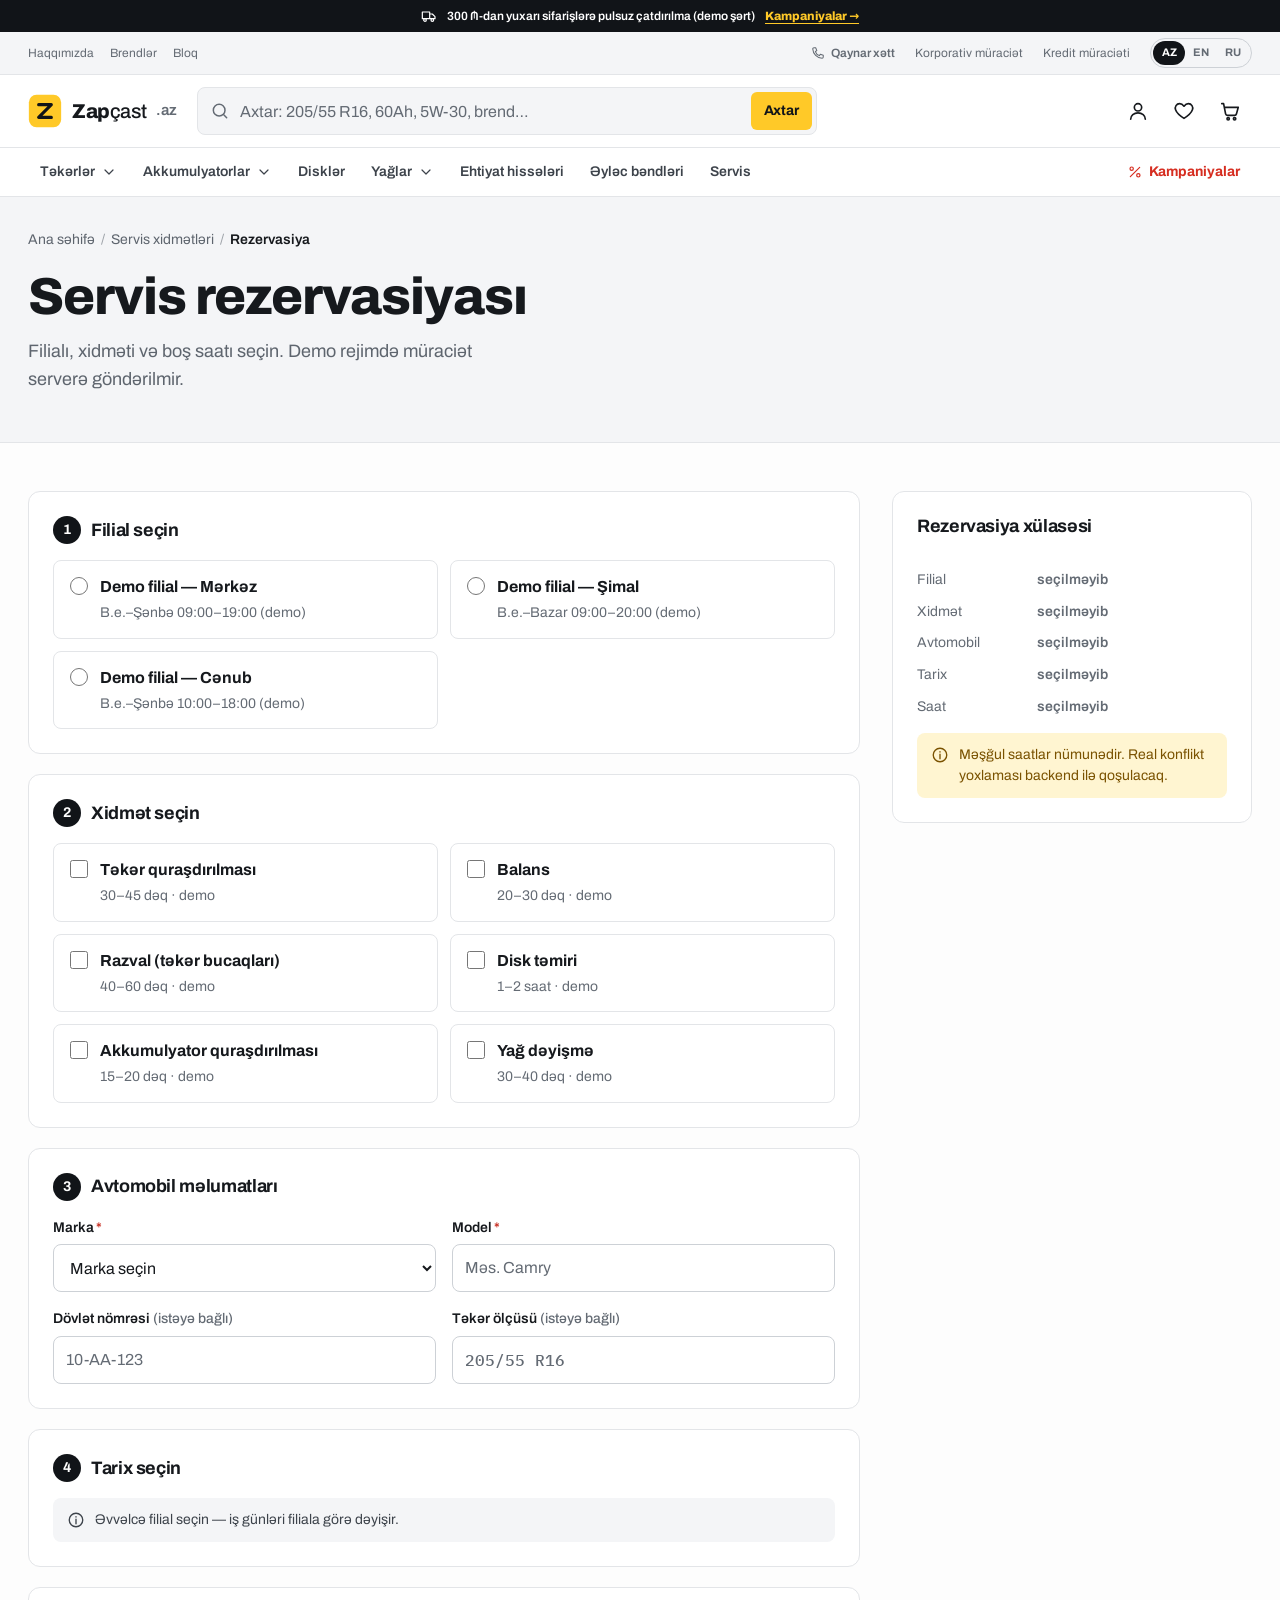
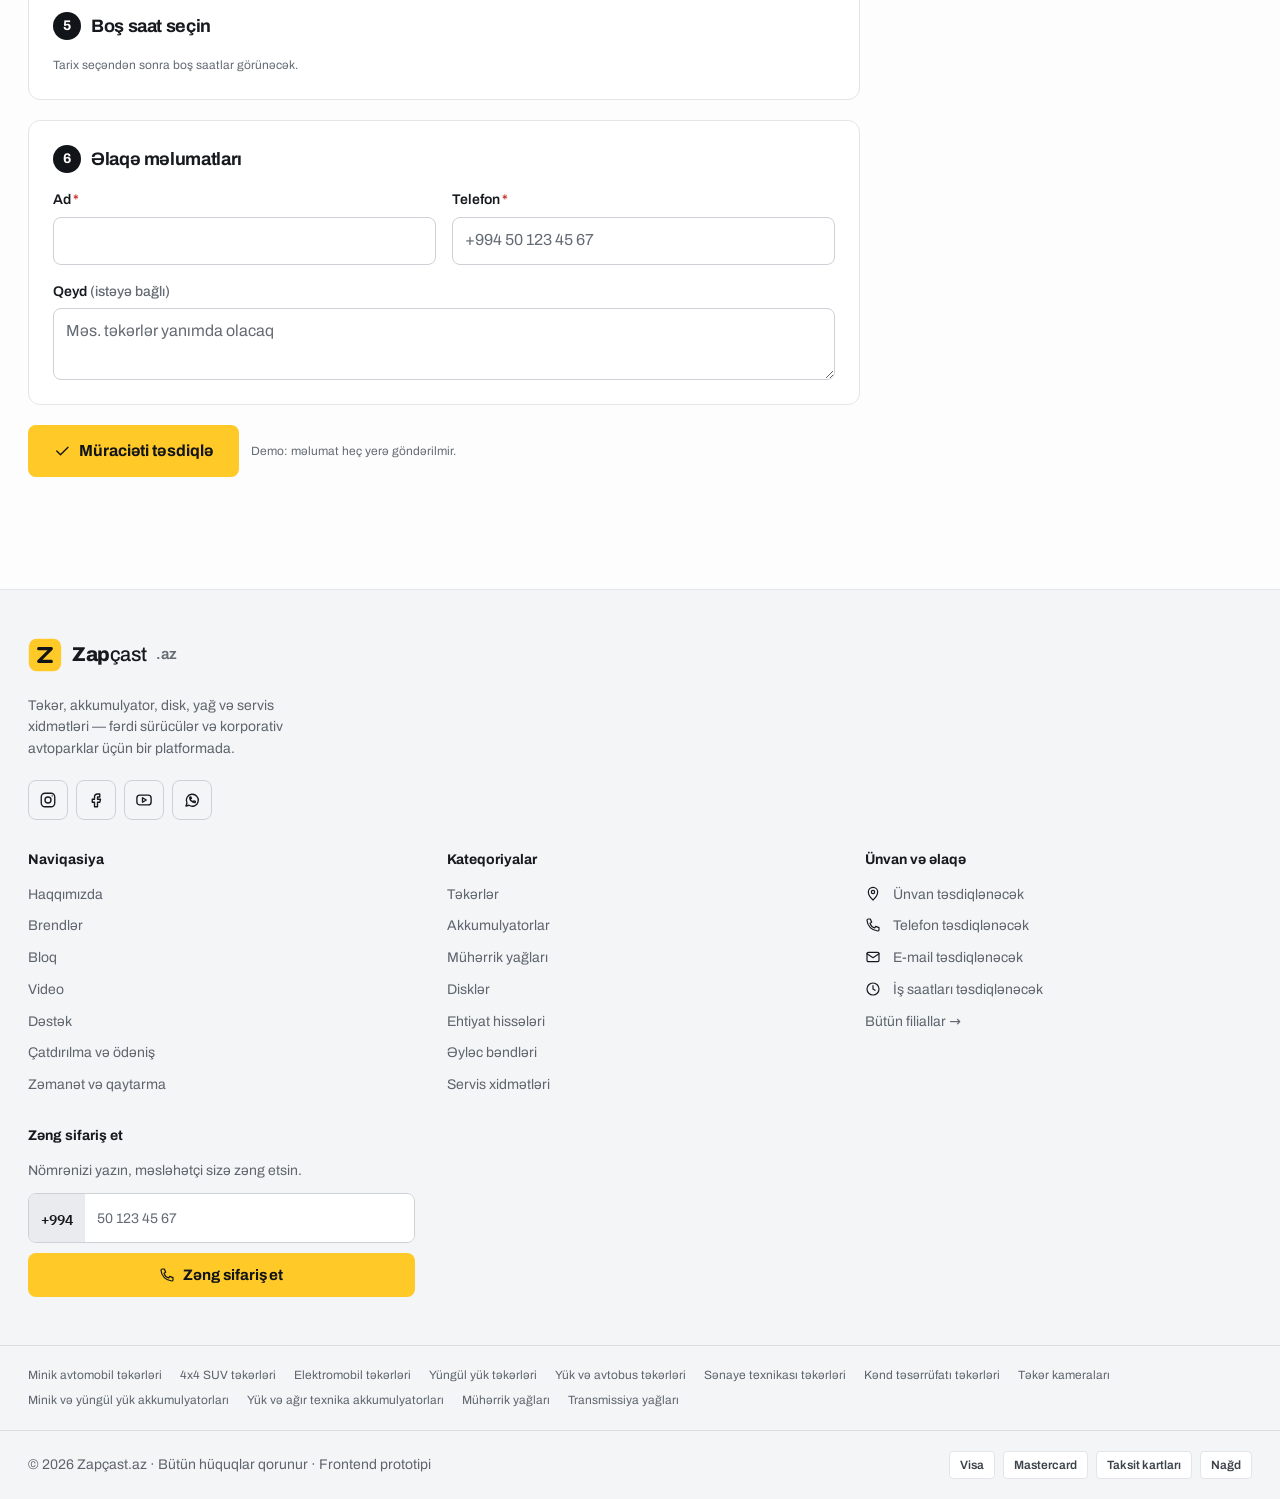
==== commit 5bd6da2e: "3 rd commit" ====
--- a/booking.html
+++ b/booking.html
@@ -26,6 +26,7 @@
 <link rel="stylesheet" href="css/pages.css">
 <link rel="stylesheet" href="css/responsive.css">
 <link rel="stylesheet" href="css/theme.css">
+<link rel="stylesheet" href="css/premium.css">
 </head>
 <body>
 <div data-component="header"></div>
--- a/css/premium.css
+++ b/css/premium.css
@@ -0,0 +1,207 @@
+/* ============================================================================
+   ZAPÇAST · PREMIUM VISUAL EDITION
+   Non-destructive enhancement of the existing storefront.
+   Designed to preserve original page structure / all existing interactions.
+   Photography used here is illustrative art; demo product data remains demo.
+   ============================================================================ */
+:root {
+  --premium-ink: #101820;
+  --premium-yellow: #ffc928;
+  --premium-muted: #68737e;
+  --premium-border: #e7ebef;
+}
+body { background: #fdfdfd; }
+.section-head h2, .section-head__text h2 { letter-spacing: -.045em; }
+
+/* Stronger photo-led merchandising, no change to card links or cart actions. */
+.pcard {
+  border: 1px solid var(--premium-border);
+  border-radius: 17px;
+  overflow: hidden;
+  transition: transform .24s ease, box-shadow .24s ease, border-color .24s ease;
+  background: white;
+}
+.pcard:hover {
+  transform: translateY(-4px);
+  border-color: #d4dce2;
+  box-shadow: 0 15px 35px rgba(18, 26, 36, .11);
+}
+.pcard__media { background: radial-gradient(circle at 50% 16%, #ffffff 0%, #f6f7f9 58%, #eceff3 100%); overflow: hidden; padding: 12px; }
+.pcard__media .media-img { width: 100%; height: 100%; object-fit: contain; object-position: center center; transition: transform .42s ease; }
+.pcard:hover .pcard__media .media-img { transform: scale(1.025); }
+.pcard__fav { z-index: 2; }
+.pcard__title a { text-decoration-thickness: 1px; }
+
+/* Home: large photographic art direction with text and finder on dark overlay. */
+.hero {
+  --band-text: #fff;
+  --band-muted: #d7dde4;
+  --band-line: rgba(255,255,255,.24);
+  background-color: #0b121a;
+  background-image: linear-gradient(90deg, rgba(8,13,19,.98) 0%, rgba(8,13,19,.93) 24%, rgba(8,13,19,.67) 48%, rgba(8,13,19,.13) 100%), url('../assets/images/premium/hero-night.webp');
+  background-size: cover;
+  background-position: center center;
+  color: #fff;
+  transition: background-image .4s ease;
+}
+.hero[data-tone='yellow'] {
+  --band-text: #fff;
+  --band-muted: #d7dde4;
+  --band-line: rgba(255,255,255,.24);
+  background-image: linear-gradient(90deg, rgba(8,13,19,.98) 0%, rgba(8,13,19,.91) 24%, rgba(8,13,19,.66) 48%, rgba(8,13,19,.12) 100%), url('../assets/images/premium/hero-night.webp');
+}
+.hero[data-tone='sky'] {
+  --band-text: #fff;
+  --band-muted: #d7dde4;
+  --band-line: rgba(255,255,255,.24);
+  background-image: linear-gradient(90deg, rgba(8,13,19,.98) 0%, rgba(8,13,19,.91) 24%, rgba(8,13,19,.60) 50%, rgba(8,13,19,.13) 100%), url('../assets/images/premium/hero-performance.webp');
+}
+.hero[data-tone='grey'] {
+  --band-text: #fff;
+  --band-muted: #d7dde4;
+  --band-line: rgba(255,255,255,.24);
+  background-image: linear-gradient(90deg, rgba(8,13,19,.99) 0%, rgba(8,13,19,.96) 30%, rgba(8,13,19,.60) 59%, rgba(8,13,19,.14) 100%), url('../assets/images/premium/hero-collection.webp');
+}
+.hero[data-tone='mint'] {
+  --band-text: #fff;
+  --band-muted: #d7dde4;
+  --band-line: rgba(255,255,255,.24);
+  background-image: linear-gradient(90deg, rgba(8,13,19,.98) 0%, rgba(8,13,19,.92) 30%, rgba(8,13,19,.58) 59%, rgba(8,13,19,.14) 100%), url('../assets/images/premium/hero-studio.webp');
+}
+.hero__inner { grid-template-columns: minmax(0, 620px) minmax(0, 1fr); min-height: 730px; padding-block: 54px 56px; }
+.hero__copy { position: relative; z-index: 1; }
+.hero__visual--cinematic { display: block; min-height: 1px; pointer-events: none; }
+.hero .eyebrow, .hero[data-tone='yellow'] .eyebrow {
+  background: rgba(255, 201, 40, .14);
+  color: #ffd24a;
+  border: 1px solid rgba(255,201,40,.36);
+  padding: 7px 11px;
+  border-radius: 100px;
+  backdrop-filter: blur(8px);
+}
+.hero h1, .hero .slide__title {
+  color: #fff;
+  max-width: 16ch;
+  letter-spacing: -.052em;
+  line-height: 1.06;
+  text-wrap: balance;
+  text-shadow: 0 8px 35px rgba(0,0,0,.12);
+}
+.hero .hero__lede { color: #e0e6ec; max-width: 49ch; text-wrap: pretty; }
+.hero .hero__trust { color: #e6edf4; }
+.hero .hero__trust svg, .hero[data-tone='yellow'] .hero__trust svg { color: #ffc928; }
+.hero .btn--primary, .hero[data-tone='yellow'] .btn--primary, .hero .btn--dark {
+  background: var(--premium-yellow); color: #0e141b; border-color: transparent; font-weight: 800;
+}
+.hero .btn--on-band { background: rgba(255,255,255,.1); color: white; border: 1px solid rgba(255,255,255,.38); backdrop-filter: blur(6px); }
+.hero .btn--on-band:hover { background: rgba(255,255,255,.22); }
+.hero .slider__btn, .hero[data-tone='yellow'] .slider__btn { color: #fff; background: rgba(255,255,255,.10); border-color: rgba(255,255,255,.28); }
+.hero .slider__dots button { background: rgba(255,255,255,.3); }
+.hero .slider__dots button[aria-current='true'], .hero[data-tone='yellow'] .slider__dots button[aria-current='true'] { background: var(--premium-yellow); }
+.hero .slider__count { color: #dbe4eb; }
+.hero .finder { background: rgba(255,255,255,.985); border: 1px solid rgba(255,255,255,.76); border-radius: 19px; box-shadow: 0 22px 65px rgba(0,0,0,.34); }
+.hero .finder .btn--primary { background: #111820; color: white; }
+.hero .finder .btn--primary:hover { background: #313b45; }
+
+/* Category thumbnails use dedicated studio photography; the titles remain clear. */
+.bento { gap: 14px; }
+.bento .bento__tile { border: 1px solid #e4e9ee; border-radius: 15px; overflow: hidden; transition: transform .24s ease, box-shadow .24s ease, border-color .24s ease; }
+.bento .bento__tile:hover { transform: translateY(-5px); box-shadow: 0 15px 30px rgba(13,22,32,.10); border-color: #cbd4dd; }
+.bento .bento__media { padding: 0; background: #141a20; overflow: hidden; }
+.bento .bento__media img { width: 100%; height: 100%; object-fit: cover; filter: contrast(1.05); transition: transform .5s ease; }
+.bento .bento__tile:hover .bento__media img { transform: scale(1.075); }
+.bento .bento__text { padding: 14px 14px 16px; }
+.bento .bento__name { font-size: var(--fs-md); letter-spacing: -.02em; }
+.bento .bento__meta { margin-top: 3px; }
+
+/* Photographic seasonal and B2B banners. */
+.promo {
+  position: relative; display: block; isolation: isolate; min-height: 440px;
+  border-radius: 21px; color: white;
+  background: #0b1118 url('../assets/images/premium/hero-performance.webp') center center / cover no-repeat;
+  overflow: hidden;
+  box-shadow: 0 17px 45px rgba(12,22,31,.10);
+}
+.promo::before {
+  display: block; content: ''; position: absolute; inset: 0; z-index: -1;
+  background: linear-gradient(90deg, rgba(6,13,23,.98) 0%, rgba(6,13,23,.93) 32%, rgba(6,13,23,.55) 64%, rgba(6,13,23,.06) 100%);
+}
+.promo__copy { position: relative; z-index: 1; width: min(750px, 69%); padding: 52px clamp(24px, 5vw, 67px); }
+.promo__copy h2 { color: #fff; font-size: clamp(1.8rem, 3vw, 2.65rem); letter-spacing: -.045em; }
+.promo__copy p { color: #e0e7ee; }
+.promo__copy .eyebrow { color: #ffd24a; background: rgba(255,201,40,.12); border-radius: 50px; border: 1px solid rgba(255,201,40,.22); }
+.promo__fact b { color: #fff; }
+.promo__fact span { color: #cbd7df; }
+.promo__art { display: none; }
+.promo .btn--on-band { color: white; background: rgba(255,255,255,.12); border: 1px solid rgba(255,255,255,.35); }
+.promo .btn--primary { background: #ffc928; color: #12171c; }
+.b2b-banner {
+  background: linear-gradient(90deg, rgba(11,18,25,.98) 0%,rgba(11,18,25,.91) 50%,rgba(11,18,25,.34) 100%), url('../assets/images/premium/hero-night.webp') center 55% / cover;
+  color: white; border: 0; border-radius: 19px; min-height: 250px;
+  padding-block: 40px;
+}
+.b2b-banner h2, .b2b-banner .b2b-banner__list { color: white; }
+.b2b-banner .eyebrow { background: rgba(255,201,40,.13); color: #ffd24a; border-radius: 30px; }
+.b2b-banner .b2b-banner__list svg { color: #ffc928; }
+.b2b-banner .btn--ink { background: #ffc928; color: #12171c; }
+
+/* Journal and video covers now have imagery instead of generic SVG icons. */
+.article-card, .video-card { border: 1px solid #e4e9ee; border-radius: 17px; overflow: hidden; transition: transform .25s ease, box-shadow .25s ease; }
+.article-card:hover, .video-card:hover { transform: translateY(-4px); box-shadow: 0 15px 34px rgba(13,22,31,.12); }
+.article-card__cover { display: block; aspect-ratio: 16/10; overflow: hidden; background: #161c23; }
+.article-card__cover img, .video-card__thumb img { width: 100%; height: 100%; object-fit: cover; transition: transform .45s ease; }
+.article-card:hover .article-card__cover img, .video-card:hover .video-card__thumb img { transform: scale(1.055); }
+.article-card__body { padding: 18px; }
+.video-card__thumb { border-radius: 0; background: #0b131a; }
+.video-card__thumb img { position: absolute; inset: 0; }
+.video-card__thumb::after { content: ''; position: absolute; inset: 0; pointer-events: none; background: linear-gradient(0deg, rgba(0,0,0,.32), transparent 72%); }
+.video-card__play { z-index: 1; background: #ffc928; box-shadow: 0 5px 30px rgba(0,0,0,.26); }
+.video-card__time { z-index: 1; }
+
+/* Better tactile polish elsewhere. */
+.btn--primary { transition: background .2s ease, transform .2s ease; }
+.btn--primary:hover { transform: translateY(-1px); }
+.brand-tile { border-radius: 12px; transition: box-shadow .2s ease, transform .2s ease; }
+.brand-tile:hover { transform: translateY(-2px); box-shadow: 0 9px 20px rgba(15,24,31,.08); }
+
+@media (max-width: 1100px) {
+  .hero__inner { display: block; }
+  .hero__copy { width: min(650px, 100%); }
+  .hero__visual--cinematic { display: none; }
+  .hero { background-position: 58% center; }
+  .hero[data-tone] { background-position: 58% center; }
+  .hero[data-tone] { background-blend-mode: normal; }
+  .promo__copy { width: min(720px, 82%); }
+}
+@media (max-width: 767px) {
+  .hero, .hero[data-tone] {
+    background-position: 64% center;
+    background-color: #0b121a;
+  }
+  .hero__inner { min-height: 0; padding-block: 38px 42px; }
+  .hero h1, .hero .slide__title { font-size: clamp(1.85rem, 7vw, 2.7rem); max-width: 20ch; }
+  .hero .hero__lede { font-size: .97rem; }
+  .hero .finder { padding: 14px; border-radius: 15px; }
+  .hero .hero__trust { font-size: 12px; }
+  .bento .bento__media { aspect-ratio: 1.06; }
+  .bento .bento__text { padding: 10px 11px 13px; }
+  .bento .bento__name { font-size: 13px; }
+  .promo { min-height: 0; background-position: 70% center; }
+  .promo::before { background: linear-gradient(90deg,rgba(6,13,23,.98),rgba(6,13,23,.77)); }
+  .promo__copy { width: 100%; padding: 30px 20px; }
+  .promo__facts { gap: 15px; }
+  .promo__fact b { font-size: 1.3rem; }
+  .b2b-banner { background-position: 70% center; }
+  .article-card__body { padding: 14px; }
+}
+@media (prefers-reduced-motion: reduce) {
+  .pcard, .bento .bento__tile, .article-card, .video-card,
+  .pcard__media .media-img, .bento .bento__media img { transition: none; }
+}
+
+
+/* Product Studio 2.0 — the refreshed 800px catalogue photographs are exported
+   into the same paths used by homepage, catalogue and product detail views. */
+.pcard__media { background: #f7f9fb; border-bottom: 1px solid rgba(24,40,57,.035); }
+.pcard__media .media-img { image-rendering: auto; filter: contrast(1.025) saturate(1.025); }
+.pcard:hover .pcard__media .media-img { filter: contrast(1.05) saturate(1.045); }
